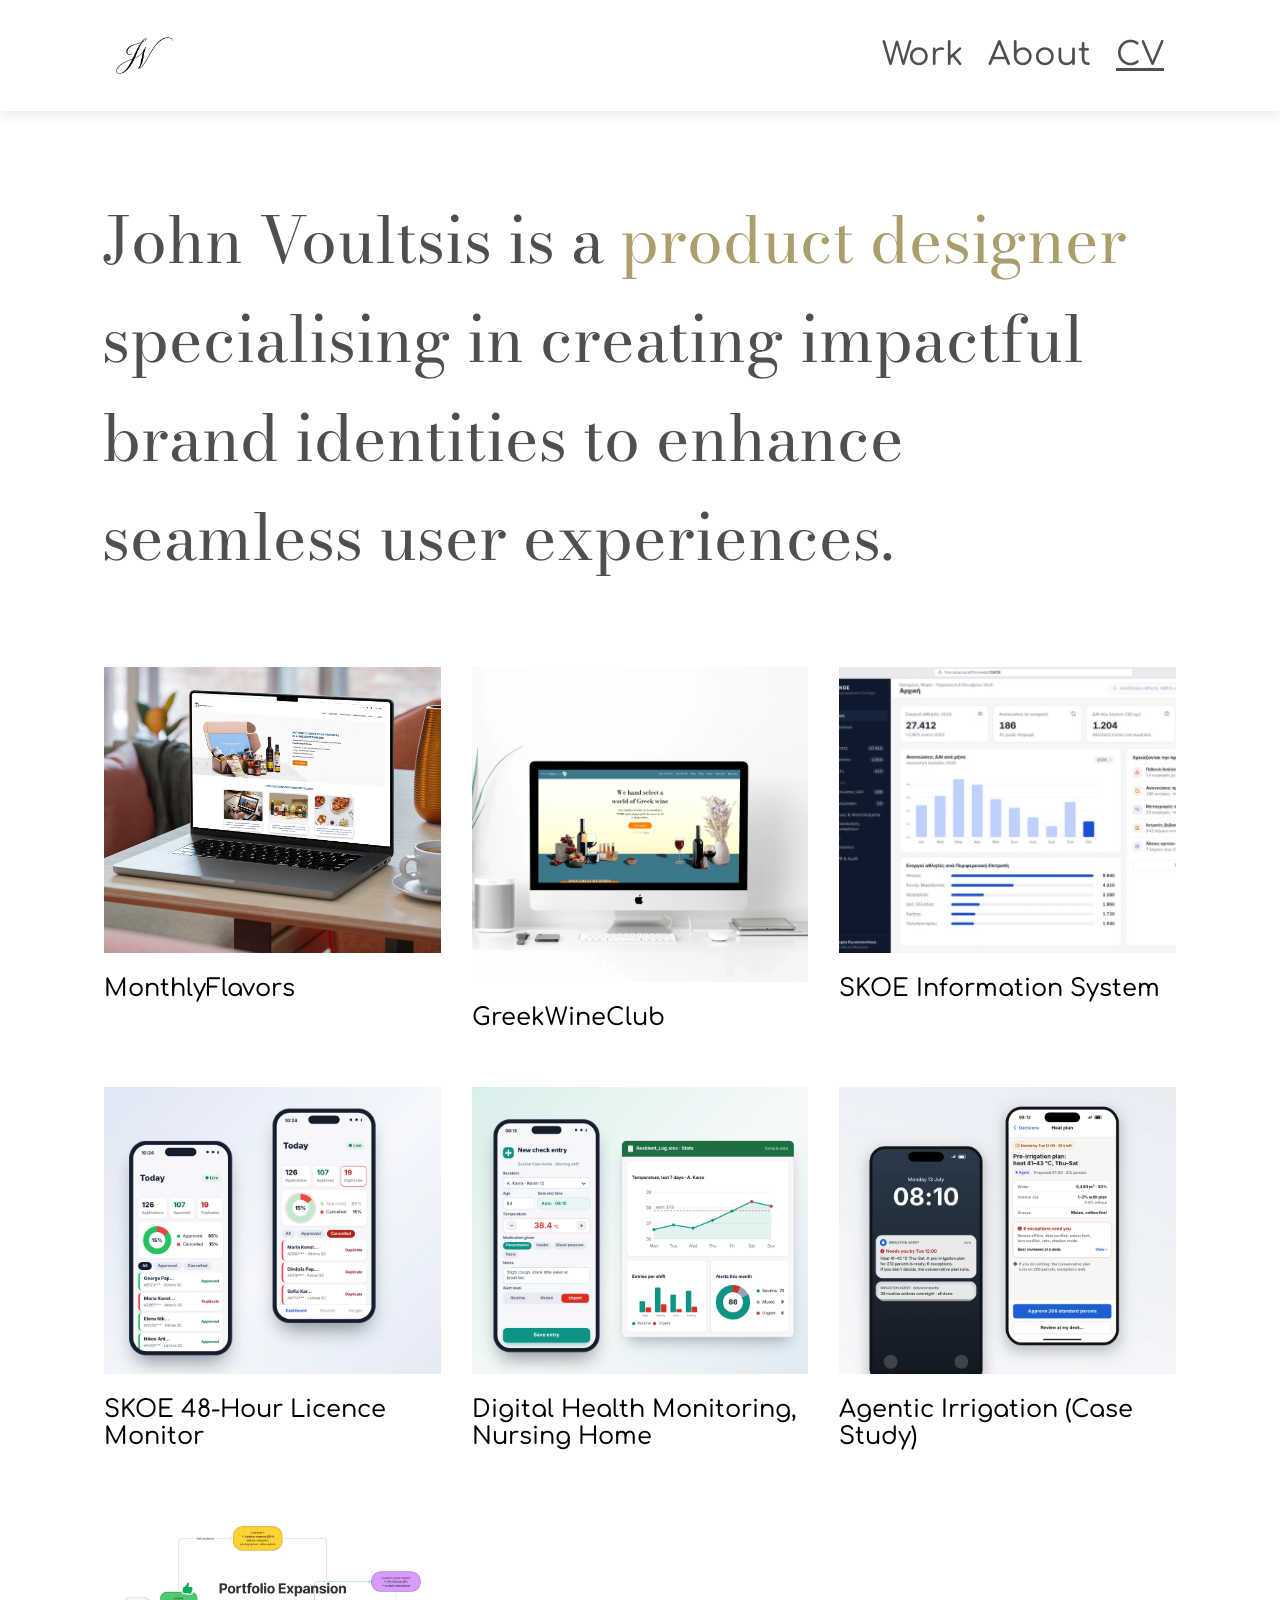
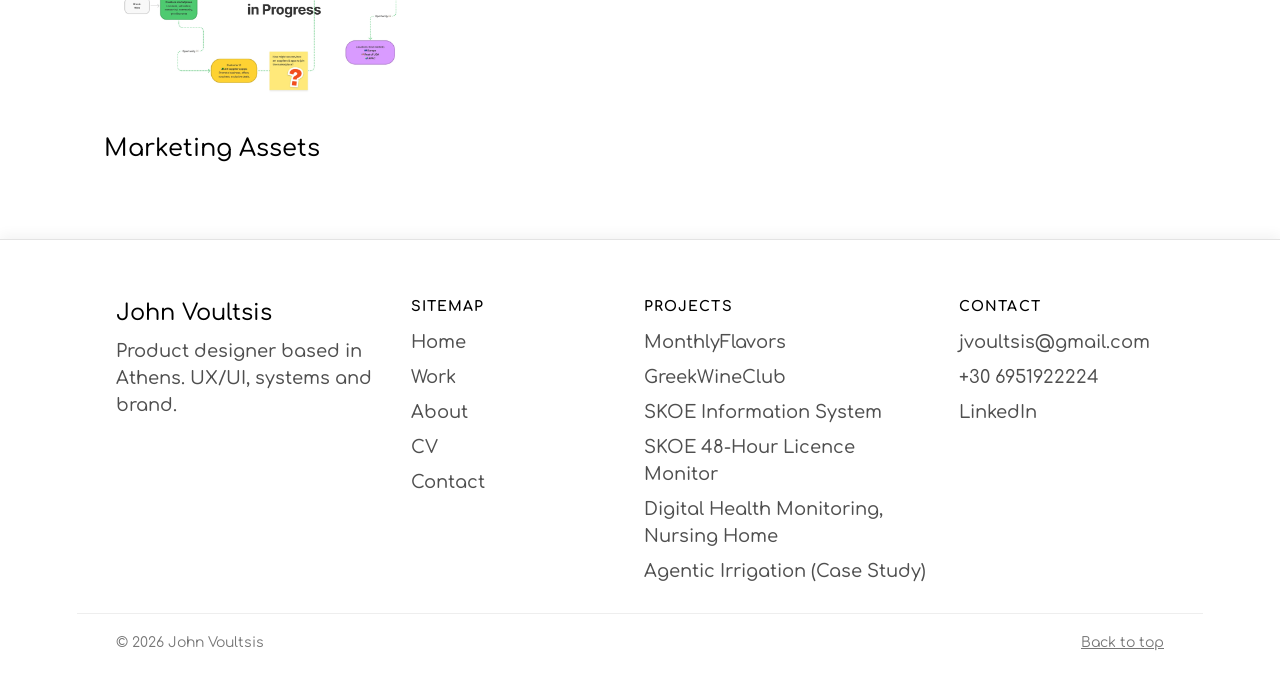
==== index.html @ b2e5b325 "Remove home contact block (footer has contact info); footer Contact link targets footer Co-Authored-" ====
<!doctype html>
<html lang="en">
<head>
<meta charset="utf-8">
<meta name="viewport" content="width=device-width, initial-scale=1">
<title>John Voultsis — Product designer</title>
<meta name="description" content="John Voultsis is a product designer specialising in creating impactful brand identities to enhance seamless user experiences.">
<meta name="theme-color" content="#ffffff">
<meta property="og:type" content="website">
<meta property="og:title" content="John Voultsis — Product designer">
<meta property="og:description" content="John Voultsis is a product designer specialising in creating impactful brand identities to enhance seamless user experiences.">
<link rel="preload" href="fonts/comfortaa-latin-500-normal.woff2" as="font" type="font/woff2" crossorigin>
<link rel="stylesheet" href="css/style.css">
<link rel="icon" href="data:,">
</head>
<body class="w-home" data-nav="work">
<a class="skip-link" href="#main">Skip to content</a>
<header class="site-header">
  <div class="site-header__inner">
    <a class="site-header__brand" href="index.html" aria-label="John Voultsis, home"><img src="images/jv-logo.webp" alt="John Voultsis" width="370" height="240"></a>
    <button class="nav-toggle" type="button" aria-expanded="false" aria-controls="site-nav" aria-label="Menu"><span></span><span></span><span></span></button>
    <nav id="site-nav" aria-label="Main">
      <a href="index.html#work" data-nav="work">Work</a>
      <a href="about.html" data-nav="about">About</a>
      <a class="cv" href="https://drive.google.com/file/d/1XYp3f4SziyqN1dVuBNOnqObQf47oNash/view?usp=sharing" target="_blank" rel="noopener">CV</a>
    </nav>
  </div>
</header>
<main id="main" class="page home-flow">

  <section class="hero">
    <h1>John Voultsis is a <span class="accent">product designer</span> specialising in creating impactful brand identities to enhance seamless user experiences.</h1>
  </section>

  <section id="work" class="work" aria-label="Selected work">
    <a class="card card--mf" href="monthlyflavors.html">
      <div class="card__img"><img src="images/home/macbook.webp" alt="MonthlyFlavors website shown on a laptop" width="2200" height="1467"></div>
      <h2 class="card__title">MonthlyFlavors</h2>
    </a>
    <a class="card card--gwc" href="greekwineclub.html">
      <div class="card__img"><img src="images/home/imac.webp" alt="GreekWineClub website shown on a desktop computer" width="2200" height="1467" loading="lazy" decoding="async"></div>
      <h2 class="card__title">GreekWineClub</h2>
    </a>
    <a class="card card--sk" href="skoe.html">
      <div class="card__img"><img src="images/skoe/home.webp" alt="SKOE athlete registry dashboard in a browser window" width="941" height="586" loading="lazy" decoding="async"></div>
      <h2 class="card__title">SKOE Information System</h2>
    </a>
    <a class="card card--sk2" href="skoe-monitor.html">
      <div class="card__img"><img src="images/skoe/monitor-card.webp" alt="Mockups of the 48-hour licence monitor: web form, dashboard and Slack alert" width="1880" height="1600" loading="lazy" decoding="async"></div>
      <h2 class="card__title">SKOE 48-Hour Licence Monitor</h2>
    </a>
    <a class="card card--sk2" href="nursing-home.html">
      <div class="card__img"><img src="images/skoe/nursing-card.webp" alt="Mockups of the nursing home monitoring system: check form on a phone and statistics charts" width="1880" height="1600" loading="lazy" decoding="async"></div>
      <h2 class="card__title">Digital Health Monitoring, Nursing Home</h2>
    </a>
    <a class="card card--sk2" href="agentic-irrigation.html">
      <div class="card__img"><img src="images/irrigation/card.webp" alt="Two phones: an irrigation agent alert on the lock screen and the heat plan decision screen" width="1880" height="1600" loading="lazy" decoding="async"></div>
      <h2 class="card__title">Agentic Irrigation (Case Study)</h2>
    </a>
    <div class="card card--mk">
      <div class="card__img"><img src="images/home/marketing.webp" alt="Marketing roadmap diagram" width="2200" height="1355" loading="lazy" decoding="async"></div>
      <h2 class="card__title">Marketing Assets</h2>
    </div>
  </section>


</main>
<footer class="site-footer">
  <div class="site-footer__inner">
    <div class="site-footer__brand">
      <b>John Voultsis</b>
      <p>Product designer based in Athens. UX/UI, systems and brand.</p>
    </div>
    <nav aria-label="Sitemap: pages">
      <h2>Sitemap</h2>
      <ul>
        <li><a href="index.html">Home</a></li>
        <li><a href="index.html#work">Work</a></li>
        <li><a href="about.html">About</a></li>
        <li><a href="https://drive.google.com/file/d/1XYp3f4SziyqN1dVuBNOnqObQf47oNash/view?usp=sharing" target="_blank" rel="noopener">CV</a></li>
        <li><a href="index.html#contact">Contact</a></li>
      </ul>
    </nav>
    <nav aria-label="Sitemap: projects">
      <h2>Projects</h2>
      <ul>
        <li><a href="monthlyflavors.html">MonthlyFlavors</a></li>
        <li><a href="greekwineclub.html">GreekWineClub</a></li>
        <li><a href="skoe.html">SKOE Information System</a></li>
        <li><a href="skoe-monitor.html">SKOE 48-Hour Licence Monitor</a></li>
        <li><a href="nursing-home.html">Digital Health Monitoring, Nursing Home</a></li>
        <li><a href="agentic-irrigation.html">Agentic Irrigation (Case Study)</a></li>
      </ul>
    </nav>
    <div id="contact">
      <h2>Contact</h2>
      <ul>
        <li><a href="mailto:jvoultsis@gmail.com">jvoultsis@gmail.com</a></li>
        <li><a href="tel:+306951922224">+30 6951922224</a></li>
        <li><a href="https://www.linkedin.com/in/johnvoultsis/" target="_blank" rel="noopener">LinkedIn</a></li>
      </ul>
    </div>
  </div>
  <div class="site-footer__legal"><span>© 2026 John Voultsis</span><a href="#main">Back to top</a></div>
</footer>
<script src="js/main.js" defer></script>
</body>
</html>
---- css/style.css ----
/* ==========================================================================
   John Voultsis — portfolio
   Built from the Figma file "MonthlyFlavors project desktop finished".
   Plain CSS, no build step. Sections:
     1. Fonts            5. Text blocks          9. Compositions (absolute layers)
     2. Tokens           6. Project pages        10. Home / About
     3. Base             7. Devices (iPhone/Mac) 11. Responsive
     4. Header           8. Images & shots
   ========================================================================== */

/* 1. Fonts (self-hosted) -------------------------------------------------- */
@font-face{font-family:"Comfortaa";font-style:normal;font-weight:400;font-display:swap;
  src:url("../fonts/comfortaa-latin-400-normal.woff2") format("woff2");
  unicode-range:U+0000-00FF,U+0131,U+0152-0153,U+02BB-02BC,U+02C6,U+02DA,U+02DC,U+0304,U+0308,U+0329,U+2000-206F,U+20AC,U+2122,U+2191,U+2193,U+2212,U+2215,U+FEFF,U+FFFD}
@font-face{font-family:"Comfortaa";font-style:normal;font-weight:500;font-display:swap;
  src:url("../fonts/comfortaa-latin-500-normal.woff2") format("woff2");
  unicode-range:U+0000-00FF,U+0131,U+0152-0153,U+02BB-02BC,U+02C6,U+02DA,U+02DC,U+0304,U+0308,U+0329,U+2000-206F,U+20AC,U+2122,U+2191,U+2193,U+2212,U+2215,U+FEFF,U+FFFD}
@font-face{font-family:"Comfortaa";font-style:normal;font-weight:700;font-display:swap;
  src:url("../fonts/comfortaa-latin-700-normal.woff2") format("woff2");
  unicode-range:U+0000-00FF,U+0131,U+0152-0153,U+02BB-02BC,U+02C6,U+02DA,U+02DC,U+0304,U+0308,U+0329,U+2000-206F,U+20AC,U+2122,U+2191,U+2193,U+2212,U+2215,U+FEFF,U+FFFD}
/* Greek subset (kept so Greek copy can be added later without touching fonts) */
@font-face{font-family:"Comfortaa";font-style:normal;font-weight:400;font-display:swap;
  src:url("../fonts/comfortaa-greek-400-normal.woff2") format("woff2");
  unicode-range:U+0370-0377,U+037A-037F,U+0384-038A,U+038C,U+038E-03A1,U+03A3-03FF}
@font-face{font-family:"Comfortaa";font-style:normal;font-weight:500;font-display:swap;
  src:url("../fonts/comfortaa-greek-500-normal.woff2") format("woff2");
  unicode-range:U+0370-0377,U+037A-037F,U+0384-038A,U+038C,U+038E-03A1,U+03A3-03FF}
@font-face{font-family:"Comfortaa";font-style:normal;font-weight:700;font-display:swap;
  src:url("../fonts/comfortaa-greek-700-normal.woff2") format("woff2");
  unicode-range:U+0370-0377,U+037A-037F,U+0384-038A,U+038C,U+038E-03A1,U+03A3-03FF}

/* Headline serif. The Figma file uses "Theano Didot", which is not available
   from the font sources this site was built with, so Bodoni Moda (a close
   Didone) stands in. To use the real font: add fonts/TheanoDidot-Regular.woff2
   and uncomment the block below — nothing else needs to change.
@font-face{font-family:"Theano Didot";font-weight:400;font-display:swap;
  src:url("../fonts/TheanoDidot-Regular.woff2") format("woff2")}
*/
@font-face{font-family:"Bodoni Moda";font-style:normal;font-weight:400;font-display:swap;
  src:url("../fonts/bodoni-moda-latin-400-normal.woff2") format("woff2");
  unicode-range:U+0000-00FF,U+0131,U+0152-0153,U+02BB-02BC,U+02C6,U+02DA,U+02DC,U+0304,U+0308,U+0329,U+2000-206F,U+20AC,U+2122,U+2191,U+2193,U+2212,U+2215,U+FEFF,U+FFFD}

/* 2. Tokens --------------------------------------------------------------- */
:root{
  --ink:#000;
  --muted:#4f4f4f;          /* header + headline text */
  --gold:#a99e6c;           /* "product designer" accent */
  --rule:#a6a6a6;
  --sans:"Comfortaa",system-ui,-apple-system,"Segoe UI",Roboto,sans-serif;
  --serif:"Theano Didot","Bodoni Moda",Didot,Georgia,serif;

  --maxw:1126px;            /* overridden per page below */

  /* Type scale: matches the Figma sizes at desktop width, shrinks fluidly below. */
  --fs-body:clamp(15px,1.76vw,18px);   --lh-body:calc(var(--fs-body)*1.4444);   /* 18 / 26 */
  --fs-h3:clamp(19px,2.34vw,24px);                                              /* 24 / 26 */
  --fs-intro:clamp(18px,2.54vw,26px);  --lh-intro:calc(var(--fs-intro)*1.3846); /* 26 / 36 */
  --fs-title:clamp(28px,3.52vw,36px);                                           /* 36 / 36 */
  --fs-nav:clamp(17px,3.125vw,32px);
  --fs-hero:clamp(32px,5.68vw,64px);

  --pad-text:clamp(18px,7.42vw,76px);   /* side padding of centred text blocks */
  --pad-edge:clamp(14px,2.73vw,28px);   /* side padding of wide media */
}
body.w-about{--maxw:1101px}
body.w-mf{--maxw:1024px}
body.w-gwc{--maxw:1100px}

/* 3. Base ----------------------------------------------------------------- */
*,*::before,*::after{box-sizing:border-box}
html{-webkit-text-size-adjust:100%;scroll-behavior:smooth;scroll-padding-top:110px}
body{margin:0;background:#fff;color:var(--ink);font-family:var(--sans);font-weight:400;
  font-size:var(--fs-body);line-height:var(--lh-body);-webkit-font-smoothing:antialiased;text-rendering:optimizeLegibility}
h1,h2,h3,p,ul,figure{margin:0;padding:0}
ul{list-style:none}
img{display:block;max-width:100%;height:auto}
a{color:inherit}
.page{max-width:var(--maxw);margin-inline:auto}
.flow{display:flex;flex-direction:column;gap:26px;padding-top:26px}
.sr-only{position:absolute;width:1px;height:1px;margin:-1px;padding:0;overflow:hidden;clip:rect(0 0 0 0);white-space:nowrap;border:0}
.skip-link{position:absolute;left:12px;top:-60px;z-index:100;background:#fff;color:#000;padding:10px 14px;border-radius:8px;box-shadow:0 2px 10px rgba(0,0,0,.25);text-decoration:none}
.skip-link:focus{top:12px}
:focus-visible{outline:2px solid #3c88a5;outline-offset:3px;border-radius:4px}

/* 4. Header --------------------------------------------------------------- */
.site-header{position:sticky;top:0;z-index:50;background:#fff;box-shadow:0 4px 12.35px rgba(0,0,0,.09)}
.site-header__inner{max-width:var(--maxw);margin-inline:auto;display:flex;align-items:flex-start;justify-content:space-between;gap:24px;align-items:center;
  padding:clamp(18px,3.6vw,37px) clamp(16px,3.8vw,39px);
  font-weight:500;font-size:var(--fs-nav);line-height:1.125;color:var(--muted)}
.site-header a{text-decoration:none}
.site-header__brand{white-space:nowrap;display:block;line-height:0}
.site-header__brand img{display:block;height:calc(var(--fs-nav)*1.15);width:auto}
.site-header nav{display:flex;gap:clamp(14px,2.44vw,25px);text-align:right;white-space:nowrap}
.site-header nav a:hover,.site-header__brand:hover{color:#000}
.site-header .cv{text-decoration:underline;text-underline-position:from-font}

.nav-toggle{display:none}

/* 5. Text blocks ---------------------------------------------------------- */
.copy{padding:24px var(--pad-text);font-size:var(--fs-body);line-height:var(--lh-body)}
.copy--center{text-align:center}
.copy--wide{padding-inline:var(--pad-edge)}
.copy h3,.copy .h3{font-size:var(--fs-h3);line-height:1.0833;font-weight:700}
.copy .sp{margin-top:var(--lh-body)}            /* one blank line, as in the design */
.copy ul{list-style:disc;padding-left:27px}
.copy ul.plain{list-style:disc}
.copy .b,.copy strong{font-weight:700}
.copy--tight-bottom{padding-bottom:0}

.section-title{padding:24px var(--pad-text);text-align:center;font-weight:700;font-size:var(--fs-body);line-height:var(--lh-body)}
.section-title--lg{font-size:var(--fs-h3);line-height:1.0833}
.rule{padding:24px var(--pad-text) 0;display:flex;justify-content:center}
.rule::before{content:"";display:block;width:min(501px,100%);height:0;border-top:1px solid #000}
.rule--gap-sm{padding-bottom:65px}.rule--gap-md{padding-bottom:66px}.rule--gap-lg{padding-bottom:76px}.rule--gap-xs{padding-bottom:64px}
.rule--none{padding-bottom:0}

/* 6. Project pages -------------------------------------------------------- */
.project-info{display:flex;gap:50px;align-items:center;justify-content:center;padding:59px var(--pad-edge) 58px}
.project-info__about{flex:1 1 0;min-width:0}
.project-info__title{font-size:var(--fs-title);line-height:1;font-weight:700;margin-bottom:var(--lh-intro)}
.project-info__lead{font-size:var(--fs-intro);line-height:var(--lh-intro)}
.project-info__tasks{flex:0 0 360px;min-height:284px;padding:0 31px;font-size:var(--fs-body);line-height:var(--lh-body)}
.project-info__tasks .b{font-weight:700}

.cover{padding:0 var(--pad-edge)}
.cover img{width:100%;object-fit:cover}
.cover--mf{padding-bottom:19.8px}
.cover--mf img{aspect-ratio:4096/1918;border-radius:15px}
.cover--gwc{padding-inline:24px}
.cover--gwc img{aspect-ratio:1200/746}

.overview{display:flex;gap:48px;justify-content:center;align-items:flex-start;padding:0 24px 22px}
.overview--mf{min-height:150px}
.overview__label{flex:0 0 274px;text-align:right;font-size:var(--fs-intro);line-height:1.115;font-weight:700}
.overview__text{flex:1 1 0;min-width:0;font-size:var(--fs-body);line-height:var(--lh-body)}
.overview__text p+p{margin-top:var(--lh-body)}

/* 7. Devices ---------------------------------------------------------------
   iPhone and MacBook are built from the exported Figma device layers
   (images/devices/*.svg) stacked with percentage offsets, so they scale with
   their container. The screen is a scrollable region (a tall website
   screenshot), clipped by the device's own screen-shape mask.            */
.iphone{position:relative;width:100%;aspect-ratio:246.711/500.435}
.iphone>*{position:absolute;display:block}
.iphone img{max-width:none}
.iphone .ip-buttons{left:0;top:19.23%;width:100%;height:21.91%}
.iphone .ip-surround{left:.71%;top:0;width:98.58%;height:100%}
.iphone .ip-highlight{left:.95%;top:.116%;width:98.1%;height:99.77%}
.iphone .ip-background{left:1.89%;top:.583%;width:96.22%;height:98.83%}
.iphone .ip-antenna{left:.71%;top:0;width:98.58%;height:100%}
.iphone .ip-camera{left:57.45%;top:2.68%;width:3.31%;height:1.63%}
.iphone .ip-speaker{left:44.92%;top:3.15%;width:10.16%;height:.7%}
.iphone .ip-screen{left:6.05%;top:3.695%;width:87.9%;height:94.04%;overflow-x:hidden;overflow-y:auto;background:#fff;
  -webkit-mask:url("../images/devices/ip-screenmask.svg") 50% 96.56%/101.93% 101.63% no-repeat;
          mask:url("../images/devices/ip-screenmask.svg") 50% 96.56%/101.93% 101.63% no-repeat}

.macbook{position:relative;width:100%;aspect-ratio:636.529/332.208}
.macbook--b{aspect-ratio:589.386/334.298}
.macbook>*{position:absolute}
.macbook img{display:block;max-width:none}
.macbook .fill{width:100%;height:100%}
.macbook .mb-shadow{left:4.3%;top:98.27%;width:91.49%;height:1.733%}
.macbook .mb-shadow .bleed{position:absolute;inset:-260.62% -2.58%}
.macbook--b .mb-shadow .bleed{inset:-258.9% -2.78%}
.macbook .mb-screen{left:9.52%;top:0;width:81%;height:96.85%}
.macbook .mb-screen>*{position:absolute}
.macbook .mb-outside{inset:0}
.macbook .mb-outside .bleed{position:absolute;inset:-.62% -.78% -1.86% -.78%}
.macbook--b .mb-outside .bleed{inset:-.62% -.84% -1.85% -.84%}
.macbook .mb-rubber{left:.24%;top:.385%;width:99.51%;height:99.28%}
.macbook .mb-border{left:.48%;top:.674%;width:99.02%;height:98.57%}
.macbook .mb-bar{left:.48%;top:94.51%;width:99.02%;height:2.683%;background:#262c2d}
.macbook--b .mb-bar{border-radius:15px}
.macbook .mb-content{left:2.53%;top:5.89%;width:94.85%;height:86.4%;overflow-x:hidden;overflow-y:auto;background:#fff;
  -webkit-mask:var(--mb-mask) 0 0/100% 100% no-repeat;mask:var(--mb-mask) 0 0/100% 100% no-repeat}
.macbook .mb-camera{left:49.61%;top:3.09%;width:.68%;height:.984%}
.macbook .mb-bottom{left:0;top:94.15%;width:100%;height:5.136%}
.macbook{--mb-mask:url("../images/devices/mb-screenmask.svg")}
.macbook--b{--mb-mask:url("../images/devices/mb2-screenmask.svg")}

/* scrollable screens: thin, unobtrusive scrollbar, still keyboard reachable */
.ip-screen,.mb-content{scrollbar-width:none;overscroll-behavior:contain}
.ip-screen::-webkit-scrollbar,.mb-content::-webkit-scrollbar{display:none}
.ip-screen img,.mb-content img{display:block;width:100%;height:auto;max-width:none}
.ip-screen:focus-visible,.mb-content:focus-visible{outline-offset:-4px}
.caption{text-align:center;font-size:var(--fs-body);line-height:var(--lh-body)}

/* 8. Images & shots ------------------------------------------------------- */
.shot{position:relative;overflow:hidden;border-radius:var(--radius,14px);box-shadow:var(--shadow,none)}
.shot>img{display:block;width:100%;height:100%;object-fit:cover}
.crop{position:relative;overflow:hidden}
.crop>img{position:absolute;max-width:none;left:var(--cl,0);top:var(--ct,0);width:var(--cw,100%);height:var(--ch,100%)}
.shot.crop>img,.shot.fill-img>img{object-fit:fill}

/* 9. Compositions: absolutely placed layers inside an aspect-ratio box.
      --l/--t/--w/--h are percentages of the stage (measured from Figma). */
.stage{position:relative}
.layer{position:absolute;left:var(--l,0);top:var(--t,0);width:var(--w,auto);height:var(--h,auto)}
.layer>img.fit{width:100%;height:100%;max-width:none}
.layer>.bleed{position:absolute;inset:var(--bleed)}
.layer>.bleed>img{width:100%;height:100%;max-width:none}

.dev-home{padding:0 clamp(14px,3.8vw,39px)}
.dev-home .stage{aspect-ratio:946/500.435}

.gradient-stage{padding:9.3px 16px}
.gradient-stage .stage{aspect-ratio:992/576.893;border-radius:15px;overflow:hidden;background:linear-gradient(180deg,#3c88a5 0%,#2b3e50 100%)}

.map-row{display:flex;gap:10px;padding:10px;aspect-ratio:7734/2020;background:#fff;overflow:hidden}
.map-row>*{flex:0 0 auto;height:100%;position:relative;overflow:hidden}
.map-row .fill img{display:block;width:100%;height:100%;max-width:none}

.home-v2{padding:18px 0}
.home-v2 .stage{aspect-ratio:1024/749.505;overflow:hidden}
.v2-illus{display:flex;flex-direction:column;align-items:center;justify-content:center;padding:7.63% 0;background:#fff}
.v2-illus img{width:61%;aspect-ratio:413/271;object-fit:cover}
.v2-illus img+img{margin-top:3.97%}

.stamps-img{padding:31px 24px 0}
.stamps-img img{width:100%;aspect-ratio:1387/435;object-fit:contain}
.stamps-row{padding:0 24px 105px}
.stamps-row .stage{aspect-ratio:976/240.72}
.rot-box{position:absolute;inset:0;container-type:size;display:flex;align-items:center;justify-content:center}
.rot-box>.shot{flex:none;height:100cqw;width:100cqh;transform:rotate(-90deg)}

.blog-stage{padding:11.27px 16px;filter:drop-shadow(0 13px 6.3px rgba(0,0,0,.08))}
.blog-stage .stage{aspect-ratio:992/844.19}
.blog-bg{position:absolute;top:0;height:100%;width:99.65%;border-radius:23px}
.blog-bg--1{left:0;background:linear-gradient(180deg,#f7f7f7,rgba(246,246,246,.65))}
.blog-bg--2{left:.35%;background:linear-gradient(180deg,rgba(252,252,252,.3),rgba(225,225,225,.3))}

.eshop{padding:0 14px;overflow:clip}
.eshop--pad{padding-block:8.98%}
.eshop .stage{aspect-ratio:996/564.707}
.new-home{padding:24px 14px}
.new-home__row{display:flex;align-items:flex-end;justify-content:center;gap:0}
.new-home__col{flex:0 0 47.15%;display:flex;flex-direction:column;align-items:center;gap:10px}
.new-home__col b{font-weight:700;font-size:16px;line-height:normal;white-space:nowrap}
.new-home__col .shot{--radius:14px;--shadow:7px 10px 13.4px -1px rgba(0,0,0,.1)}
.automation{padding:10px}
.automation .crop{aspect-ratio:1704/1002.558}

/* 9b. GreekWineClub ------------------------------------------------------- */
.dev-gwc{display:flex;padding:0 24px;overflow:clip}
.dev-gwc__col{flex:1 1 0;min-width:0;aspect-ratio:586/620.696;display:flex;flex-direction:column;align-items:center;justify-content:center}
.dev-gwc__col--phone{padding-block:11.26%}
.dev-gwc__phone{width:34.6%}
.dev-gwc__cap{padding-block:15px;white-space:nowrap}
.dev-gwc__col--mac .macbook{width:100%}
.gwc-row{display:flex;gap:46px;align-items:center;justify-content:center;padding:49px 49px;overflow:clip}
.gwc-row>.shot{flex:1 1 0;min-width:0}
.gwc-row__dev{flex:1 1 0;min-width:0;aspect-ratio:586/620.696;display:flex;flex-direction:column;align-items:center;justify-content:center}
.gwc-row__phone{width:46.85%}
.gwc-row__cap{padding-block:13px;white-space:nowrap}
.gwc-wide{padding:0 24px}
.gwc-wide-copy{padding-top:21px;padding-inline:24px}
.gwc-pair{display:flex;gap:60px;align-items:flex-start;padding:74px 24px;filter:drop-shadow(0 13px 6.3px rgba(0,0,0,.08))}
.gwc-pair>.shot{flex:1 1 0;min-width:0}
.gwc-cards{padding:0 14px;overflow:clip}
.gwc-cards .stage{aspect-ratio:1072/609.7}
.gwc-list{width:min(872px,100% - 36px);margin-inline:auto;padding-bottom:42px;font-size:var(--fs-body);line-height:var(--lh-body)}
.gwc-list ul{list-style:disc;padding-left:27px}
.gwc-list .sp{margin-top:var(--lh-body)}
.gwc-list .b{font-weight:700}
.overview--gwc{padding-bottom:22px}
.overview--gwc .overview__label{align-self:flex-start}

/* 9c. SKOE case study ------------------------------------------------------ */
.sk-hero{padding:0 24px 26px}
.sk-hero img,.sk-shot img{display:block;width:100%;height:auto;border-radius:14px;box-shadow:0 16px 20.3px -3px rgba(0,0,0,.25)}
.sk-shot{padding:0 24px}
.sk-note{color:#4f4f4f}
.sk-lang{padding-top:0}
.sk-cards{display:grid;gap:14px;padding:12px 24px}
.sk-cards--3{grid-template-columns:repeat(3,1fr)}
.sk-cards--2{grid-template-columns:repeat(2,1fr)}
.sk-cards--4{grid-template-columns:repeat(4,1fr)}
.sk-card{position:relative;padding:20px 20px 22px;border-radius:14px;background:#fff;box-shadow:0 4px 18px rgba(0,0,0,.09);font-size:var(--fs-body);line-height:var(--lh-body)}
.sk-card h3{font-size:var(--fs-body);font-weight:700;line-height:var(--lh-body);margin-bottom:6px}
.sk-card p{font-size:calc(var(--fs-body)*.88);line-height:1.5}
.sk-card__num{display:block;font-weight:700;font-size:var(--fs-h3);color:#4f4f4f;margin-bottom:6px}
.sk-card--dark{background:#0f1b2d;color:#fff}
.sk-card--dark p{color:rgba(255,255,255,.82)}
.sk-stats{display:grid;grid-template-columns:repeat(3,1fr);gap:28px;padding:20px 24px 0;text-align:left}
.sk-stats div{border-top:1px solid #000;padding-top:16px}
.sk-stats strong{display:block;font-size:var(--fs-title);line-height:1.1;font-weight:700}
.sk-stats h3{font-size:var(--fs-body);font-weight:700;line-height:var(--lh-body);margin-top:6px}
.sk-stats p{font-size:calc(var(--fs-body)*.88);line-height:1.5;margin-top:4px}
.sk-arch{display:flex;align-items:stretch;justify-content:center;gap:10px;padding:12px 24px 0}
.sk-node{flex:1 1 0;min-width:0;padding:16px 16px 18px;border-radius:14px;background:#fff;box-shadow:0 4px 18px rgba(0,0,0,.09)}
.sk-node h3{font-size:var(--fs-body);font-weight:700;line-height:var(--lh-body)}
.sk-node p{font-size:calc(var(--fs-body)*.88);line-height:1.5;margin-top:4px}
.sk-node--dark{background:#0f1b2d;color:#fff}
.sk-arrow{align-self:center;color:#4f4f4f;font-size:22px}
.sk-callout{margin:14px 24px 0;padding:16px 20px;border-radius:14px;background:#fdf3e8;border:1px dashed #d9a066;font-size:var(--fs-body);line-height:var(--lh-body)}
.sk-ds{display:grid;grid-template-columns:1.1fr 1fr;gap:36px;padding:12px 48px 0;align-items:start}
.sk-swatches{display:grid;grid-template-columns:repeat(3,1fr);gap:16px 14px}
.sk-swatches i{display:block;height:64px;border-radius:10px;margin-bottom:6px}
.sk-swatches b{display:block;font-size:calc(var(--fs-body)*.85);line-height:1.3}
.sk-swatches span{display:block;font-size:calc(var(--fs-body)*.8);line-height:1.3;color:#4f4f4f}
.sk-type{font-size:var(--fs-body);line-height:var(--lh-body)}
.sk-type p+p{margin-top:12px}
.sk-type__sample{font-size:var(--fs-title);font-weight:700;line-height:1.1}
.sk-chips{display:flex;flex-wrap:wrap;gap:8px}
.sk-chips span{padding:3px 12px;border-radius:99px;font-size:calc(var(--fs-body)*.8);font-weight:700;line-height:1.5}
.c-green{background:#e5f4ec;color:#0f7b4e}.c-amber{background:#fdf0dc;color:#b45309}.c-red{background:#fbe7e5;color:#b42318}.c-indigo{background:#ebebfc;color:#4338ca}.c-grey{background:#eceef1;color:#475467}
.sk-tablewrap{padding:12px 24px 0;overflow-x:auto}
.sk-table{width:100%;border-collapse:collapse;font-size:calc(var(--fs-body)*.9);line-height:1.45}
.sk-table th,.sk-table td{padding:10px 14px;text-align:left;vertical-align:top}
.sk-table thead th{background:#0f1b2d;color:#fff;font-weight:700}
.sk-table thead th:first-child{border-radius:10px 0 0 0}.sk-table thead th:last-child{border-radius:0 10px 0 0}
.sk-table tbody th{font-weight:700}
.sk-table tbody td:nth-child(2){color:#b45309}
.sk-table tbody tr:nth-child(even){background:#f5f6f8}
/* 9d. SKOE 48-hour monitor ------------------------------------------------ */
.sk-split{display:grid;grid-template-columns:repeat(2,1fr);gap:14px;padding:12px 24px}
.sk-split h3{font-size:var(--fs-body);font-weight:700;line-height:var(--lh-body);margin-bottom:8px}
.sk-split ul{list-style:disc;padding-left:22px;font-size:calc(var(--fs-body)*.92);line-height:1.6}
.sk-card--dark .sk-card__num{color:#fff}
.sk-codewrap{padding:12px 24px 0}
.sk-code{margin:0;padding:18px 22px;border-radius:14px;background:#0f1b2d;color:#e6ecf5;overflow-x:auto;font:400 calc(var(--fs-body)*.8)/1.6 ui-monospace,SFMono-Regular,Menlo,Consolas,monospace;box-shadow:0 8px 20px -6px rgba(0,0,0,.25)}
.sk-code code{font:inherit;white-space:pre;background:none;padding:0;border-radius:0;color:inherit}
code{font:400 .88em ui-monospace,SFMono-Regular,Menlo,Consolas,monospace;background:#f1f2f4;padding:1px 6px;border-radius:5px}
.sk-card--dark code{background:rgba(255,255,255,.14);color:#fff}
.sk-table--plain thead th{background:#0f1b2d}
.sk-table--plain tbody td:nth-child(2){color:inherit}
.sk-chips--inline{display:inline-flex;vertical-align:middle}
.sk-mock{margin:0;padding:12px 24px 0}
.sk-mock figcaption{margin-top:10px;text-align:center;font-size:calc(var(--fs-body)*.85);color:#4f4f4f}
.sk-form,.sk-dash,.sk-slack{border-radius:14px;box-shadow:0 16px 20.3px -3px rgba(0,0,0,.2);font-family:Inter,system-ui,-apple-system,"Segoe UI",Roboto,Arial,sans-serif}
.sk-form{display:flex;align-items:center;gap:20px;padding:44px 28px;background:#eff3f9;border:1px solid #d4dcea}
.sk-form__label{font-weight:700;font-size:13px;color:#1b3a8a}
.sk-form__field{flex:1 1 0;min-width:0;padding:11px 14px;border-radius:6px;background:#fff;border:1px solid #cfd8e6;font-size:14px;color:#8793a6;white-space:nowrap;overflow:hidden;text-overflow:ellipsis}
.sk-form__btn{padding:11px 22px;border-radius:6px;background:#1b3a8a;color:#fff;font-weight:700;font-size:13px}
.sk-dash{display:flex;align-items:center;gap:26px;padding:20px 28px;background:#e1e8f1;border:1px solid #cfd8e6}
.sk-donut{flex:0 0 112px;height:112px;border-radius:50%;background:conic-gradient(#ef4444 0 15%,#22c55e 0);display:grid;place-items:center;position:relative}
.sk-donut::after{content:"";position:absolute;inset:22px;border-radius:50%;background:#eff3f9}
.sk-donut span{position:relative;z-index:1;font-weight:700;font-size:15px;color:#0f1b2d}
.sk-recs{list-style:none;flex:1 1 0;min-width:0;display:grid;gap:6px}
.sk-recs li{display:flex;justify-content:space-between;gap:12px;padding:9px 14px;border-radius:8px;background:#fff;font-size:13px;color:#0f1b2d;border-left:4px solid #22c55e}
.sk-recs li.dup{border-left-color:#ef4444}
.sk-recs b{font-size:12px;letter-spacing:.02em;color:#0f6a35}.sk-recs .dup b{color:#a01818}
.sk-slack{padding:20px 24px;background:#fff;border:1px solid #e0e3ea;border-left:5px solid #ef4444;color:#434c5e;font-size:14px;line-height:1.55}
.sk-slack p+p{margin-top:2px}
.sk-slack__head{display:flex;align-items:center;gap:8px;margin-bottom:6px;color:#0f1b2d}
.sk-slack__head time{font-weight:400;font-size:12px;color:#8793a6}
.sk-slack__dot{width:16px;height:16px;border-radius:50%;background:#ef4444}
.sk-slack__small{font-size:12px;color:#5b6577}

/* 9e. Device mockups (sample data) ------------------------------------------ */
.mk-stage{margin:0 24px;border-radius:14px;padding:44px 24px 36px;background:linear-gradient(135deg,#e7edf8 0%,#f6f8fc 55%,#e9eef7 100%);box-shadow:0 16px 20.3px -3px rgba(0,0,0,.14);display:flex;justify-content:center;align-items:center;gap:34px;flex-wrap:wrap;position:relative}
.mk-cap{margin:12px 0 0;text-align:center;font-size:calc(var(--fs-body)*.85);line-height:1.4;color:#4f4f4f}
.mk-pair{display:flex;flex-direction:column;align-items:center}
.mk-arrow{font-size:28px;color:#1b4fd8;align-self:center}
.mk-tablet,.mk-phone,.mk-slack,.mk-sheet,.mk-watch,.mk-banner{font-family:Inter,system-ui,-apple-system,"Segoe UI",Roboto,Arial,sans-serif;color:#0f1b2d;text-align:left}
.mk-tablet i,.mk-phone i{font-style:normal}
/* tablet */
.mk-tablet{width:min(100%,640px);aspect-ratio:4/3;padding:13px;border-radius:30px;background:#151c2c;box-shadow:0 30px 50px -18px rgba(15,27,45,.5),inset 0 0 0 2px #2b3550}
.mk-tablet__screen{height:100%;border-radius:18px;background:#fff;overflow:hidden;font-size:12.5px;line-height:1.4}
.mk-bar{display:flex;align-items:center;gap:12px;padding:10px 18px;background:#0f1b2d;color:#fff;font-size:12px}
.mk-logo{display:inline-grid;place-items:center;padding:2px 8px;border-radius:6px;background:#1b4fd8;font-weight:800;letter-spacing:.04em;font-size:11px}
.mk-bar__t{font-weight:600}.mk-bar__r{margin-left:auto;opacity:.7}
.mk-formbody{padding:18px 8% 0;position:relative}
.mk-formbody h4{font-size:19px;font-weight:800;line-height:1.2}
.mk-sub{color:#5b6577;margin:2px 0 12px}
.mk-field{margin-bottom:10px;position:relative}
.mk-field label{display:block;font-size:11px;font-weight:700;color:#475467;margin-bottom:4px}
.mk-select,.mk-input{padding:9px 12px;border-radius:8px;border:1px solid #cfd8e6;background:#fff;font-size:13px}
.mk-select{display:flex;justify-content:space-between;border-color:#1b4fd8;box-shadow:0 0 0 3px rgba(27,79,216,.15)}
.mk-select i{width:7px;height:7px;border-right:2px solid #475467;border-bottom:2px solid #475467;transform:rotate(45deg);margin:3px 3px 0 0}
.mk-menu{list-style:none;position:absolute;z-index:3;left:0;right:0;top:100%;margin-top:4px;padding:4px;border-radius:10px;background:#fff;border:1px solid #dde3ee;box-shadow:0 14px 30px -8px rgba(15,27,45,.35)}
.mk-menu li{padding:7px 10px;border-radius:6px;font-size:12.5px}
.mk-menu li.on{background:#eaf0ff;color:#1b4fd8;font-weight:600}
.mk-row{display:grid;grid-template-columns:1fr 1fr;gap:12px}
.mk-input--focus{border-color:#1b4fd8;box-shadow:0 0 0 3px rgba(27,79,216,.15)}
.mk-caret{display:inline-block;width:1.5px;height:14px;background:#1b4fd8;vertical-align:-2px;margin-left:2px}
.mk-submit{margin-top:14px;padding:12px;border-radius:10px;background:#1b4fd8;color:#fff;text-align:center;font-weight:700;font-size:14px;box-shadow:0 8px 16px -6px rgba(27,79,216,.6)}
/* phone */
.mk-phone{width:250px;height:520px;flex:0 0 auto;padding:10px;border-radius:42px;background:#151c2c;box-shadow:0 30px 50px -18px rgba(15,27,45,.5),inset 0 0 0 2px #2b3550;position:relative}
.mk-phone::before{content:"";position:absolute;top:17px;left:50%;width:76px;height:20px;margin-left:-38px;border-radius:12px;background:#151c2c;z-index:3}
.mk-phone__screen{height:100%;border-radius:33px;background:#f5f7fb;overflow:hidden;display:flex;flex-direction:column;font-size:11px;line-height:1.35}
.mk-status{display:flex;justify-content:space-between;padding:12px 20px 4px;font-size:11px;color:#0f1b2d}
.mk-status span{font-size:8px;letter-spacing:2px}
.mk-appbar{display:flex;justify-content:space-between;align-items:center;padding:10px 16px 8px}
.mk-appbar h4{font-size:20px;font-weight:800}
.mk-live{font-size:10px;font-weight:700;color:#0f7b4e;background:#e5f4ec;border-radius:99px;padding:2px 8px}
.mk-kpis{display:grid;grid-template-columns:repeat(3,1fr);gap:6px;padding:0 12px}
.mk-kpis div{background:#fff;border-radius:10px;padding:7px 8px;box-shadow:0 1px 3px rgba(15,27,45,.08);border:1.5px solid transparent}
.mk-kpis b{display:block;font-size:17px;font-weight:800;line-height:1.1}
.mk-kpis span{font-size:9px;color:#5b6577}
.mk-kpis .sel{border-color:#ef4444}
.g{color:#0f7b4e}.r{color:#b42318}
.mk-chartcard{display:flex;align-items:center;gap:14px;margin:8px 12px 0;padding:10px 12px;background:#fff;border-radius:12px;box-shadow:0 1px 3px rgba(15,27,45,.08)}
.mk-donut--sm{flex:0 0 68px;height:68px;border-radius:50%;background:conic-gradient(#ef4444 0 15%,#22c55e 0);display:grid;place-items:center;position:relative}
.mk-donut--sm::after{content:"";position:absolute;inset:14px;border-radius:50%;background:#fff}
.mk-donut--sm span{position:relative;z-index:1;font-size:12px;font-weight:800}
.mk-donut--sel{background:conic-gradient(#ef4444 0 15%,#bfe9cf 0);box-shadow:0 0 0 4px rgba(239,68,68,.18)}
.mk-legend{list-style:none;flex:1;display:grid;gap:6px}
.mk-legend li{display:flex;align-items:center;gap:6px;font-size:10.5px}
.mk-legend li.dim{opacity:.4}
.mk-legend i{width:8px;height:8px;border-radius:50%;background:#22c55e}.mk-legend i.r{background:#ef4444}
.mk-legend b{margin-left:auto}
.mk-chips{display:flex;gap:5px;padding:9px 12px 4px}
.mk-chips span{padding:3px 10px;border-radius:99px;background:#e8ecf3;font-size:10px;font-weight:600;color:#475467}
.mk-chips .on{background:#0f1b2d;color:#fff}.mk-chips .on.r{background:#b42318;color:#fff}
.mk-list{list-style:none;display:grid;gap:5px;padding:2px 12px 0;flex:1}
.mk-list li{display:flex;align-items:center;justify-content:space-between;padding:7px 10px;border-radius:9px;background:#fff;border-left:4px solid #22c55e;box-shadow:0 1px 3px rgba(15,27,45,.08)}
.mk-list li.dup{border-left-color:#ef4444}
.mk-list b{display:block;font-size:11px}.mk-list span{font-size:9px;color:#5b6577}
.mk-list em{font-style:normal;font-size:9px;font-weight:700;color:#0f6a35}.mk-list .dup em{color:#a01818}
.mk-tabs{display:flex;justify-content:space-around;padding:9px 6px 12px;background:#fff;border-top:1px solid #e6e9f0;font-size:9.5px;color:#8793a6;margin-top:auto}
.mk-tabs .on{color:#1b4fd8;font-weight:700}
/* slack */
.mk-slack{width:min(100%,620px);border-radius:12px;overflow:hidden;background:#fff;box-shadow:0 30px 50px -18px rgba(15,27,45,.45),0 0 0 1px rgba(15,27,45,.1)}
.mk-slack__top{display:flex;gap:6px;padding:9px 12px;background:#3f0e40}
.mk-slack__top i{width:10px;height:10px;border-radius:50%;background:#ff5f57}.mk-slack__top i:nth-child(2){background:#febc2e}.mk-slack__top i:nth-child(3){background:#28c840}
.mk-slack__body{display:grid;grid-template-columns:150px 1fr;font-size:12px;line-height:1.45}
.mk-slack aside{background:#3f0e40;color:#d9c8da;padding:12px 14px;min-height:300px}
.mk-slack aside b{display:block;color:#fff;font-size:14px;margin-bottom:12px}
.mk-slack aside span{display:block;font-size:10px;text-transform:uppercase;letter-spacing:.06em;opacity:.7;margin-bottom:6px}
.mk-slack aside ul{list-style:none;display:grid;gap:3px}
.mk-slack aside li{padding:3px 8px;border-radius:6px}.mk-slack aside li.on{background:#1164a3;color:#fff}
.mk-slack header{padding:10px 16px;border-bottom:1px solid #e6e6e6;font-weight:800;font-size:14px}
.mk-slack header small{display:block;font-weight:400;font-size:11px;color:#616061}
.mk-msg{display:flex;gap:10px;padding:12px 16px 0}
.mk-avatar{flex:0 0 32px;height:32px;border-radius:7px;background:#ef4444;position:relative}
.mk-avatar::after{content:"";position:absolute;inset:9px;border-radius:50%;background:#fff}
.mk-msg__h b{font-size:12.5px}.mk-msg time{font-size:10.5px;color:#616061}
.mk-att{margin-top:4px;padding:2px 0 2px 11px;border-left:4px solid #ef4444;color:#1d1c1d}
.mk-att .s{font-size:11px;color:#616061}
.mk-react{display:flex;gap:6px;margin-top:6px}.mk-react span{padding:1px 8px;border-radius:99px;background:#e8f5fa;border:1px solid #1264a3;font-size:11px}
/* watch + banner */
.mk-watch{width:170px;height:200px;padding:9px;border-radius:50px;background:#1c1c1e;box-shadow:0 24px 40px -14px rgba(0,0,0,.55),inset 0 0 0 2px #3a3a3c;flex:0 0 auto}
.mk-watch__screen{height:100%;border-radius:42px;background:#000;color:#fff;padding:16px 14px;font-size:11px;line-height:1.35}
.mk-watch__t{display:flex;align-items:center;gap:6px;font-size:9.5px;font-weight:700;letter-spacing:.04em;color:#ff6b61;margin-bottom:8px}
.mk-watch__t i{width:9px;height:9px;border-radius:50%;background:#ef4444}.mk-watch__t time{margin-left:auto;color:#aaa;font-weight:400}
.mk-watch__screen b{display:block;font-size:14px;line-height:1.2;margin-bottom:6px}
.mk-watch__screen span{color:#bdbdc2;font-size:10.5px}
.mk-banner{width:min(100%,340px);padding:12px 14px;border-radius:20px;background:rgba(255,255,255,.88);box-shadow:0 18px 34px -12px rgba(15,27,45,.4),0 0 0 1px rgba(15,27,45,.06);font-size:12px;line-height:1.35}
.mk-banner>div{display:flex;gap:10px}
.mk-banner__ic{flex:0 0 34px;height:34px;border-radius:9px;background:#ef4444;position:relative}
.mk-banner__ic::after{content:"";position:absolute;inset:10px;border-radius:50%;background:#fff}
.mk-banner p:first-child{display:flex;justify-content:space-between}.mk-banner time{color:#6b7280;font-size:11px}
.mk-banner .s{color:#4b5563;font-size:11.5px}
.mk-alertcol{display:flex;flex-direction:column;align-items:center;gap:22px}
/* sheet */
.mk-sheet{margin:0 24px;border-radius:12px;background:#fff;box-shadow:0 24px 40px -16px rgba(15,27,45,.35),0 0 0 1px rgba(15,27,45,.1);overflow:hidden}
.mk-sheet__top{display:flex;align-items:center;gap:10px;padding:10px 16px;background:#0f9d58;color:#fff;font-size:13px}
.mk-sheet__top span:last-child{margin-left:auto;font-size:11px;opacity:.85}
.mk-sheet__ic{width:14px;height:18px;border-radius:2px;background:#fff;opacity:.9}
.mk-sheet__scroll{overflow-x:auto}
.mk-sheet table{width:100%;min-width:760px;border-collapse:collapse;font-size:12px}
.mk-sheet th{background:#f1f3f4;font-weight:700;text-align:left;padding:7px 12px;border:1px solid #e0e3e7;font-family:ui-monospace,SFMono-Regular,Menlo,Consolas,monospace;font-size:11px;color:#3c4043}
.mk-sheet td{padding:7px 12px;border:1px solid #e0e3e7;white-space:nowrap}
.mk-sheet tr.dup td{background:#fdecea}
.mk-sheet .c-green,.mk-sheet .c-red{padding:2px 9px;border-radius:99px;font-size:10.5px;font-weight:700}
.mk-sheet__tab{padding:6px 14px;background:#f1f3f4;border-top:1px solid #e0e3e7;font-size:11px}
.mk-sheet__tab span{display:inline-block;padding:3px 12px;background:#fff;border-radius:4px;color:#0f9d58;font-weight:700;box-shadow:0 1px 2px rgba(0,0,0,.2)}
.mk-datanote{margin-top:10px}

/* 10. Home / About -------------------------------------------------------- */
.home-flow{display:flex;flex-direction:column;gap:80px;padding-top:80px}
.hero{padding:0 clamp(14px,2.2vw,25px)}
.hero h1{font-family:var(--serif);font-weight:400;font-size:var(--fs-hero);line-height:1.547;color:var(--muted)}
.hero .accent{color:var(--gold)}
.work{display:flex;flex-wrap:wrap;gap:56px 31px;align-items:flex-start;padding:0 clamp(14px,2.4vw,27px)}
.card{flex:0 0 calc((100% - 62px)/3);min-width:0;display:flex;flex-direction:column;gap:22px;text-decoration:none;color:inherit}
.card__img{position:relative;overflow:hidden;width:100%}
.card__img>img{position:absolute;max-width:none}
.card__title{font-weight:500;font-size:var(--fs-h3);line-height:normal}
a.card:hover .card__title{text-decoration:underline;text-underline-position:from-font}
.card--mf .card__img{aspect-ratio:313/266.418}
.card--mf .card__img>img{height:131.79%;left:-38.7%;top:-19.33%;width:168.24%}
.card--gwc .card__img{aspect-ratio:212/198.667}
.card--gwc .card__img>img{height:100%;left:-20.28%;top:0;width:140.57%}
.card--sk .card__img,.card--sk2 .card__img{aspect-ratio:313/266.418}
.card--sk2 .card__img>img{inset:0;width:100%;height:100%;object-fit:cover}
.card--sk .card__img>img{inset:0;width:100%;height:100%;object-fit:cover;object-position:18% 0}
.card--mk .card__img{aspect-ratio:4096/2522}
.card--mk .card__img>img{inset:0;width:100%;height:100%;object-fit:cover}
.hr-black{margin:0 clamp(14px,2.7vw,30px);height:105px;border-bottom:1px solid #000}
.contact{padding:0 clamp(12px,1.5vw,17px);font-weight:500;font-size:var(--fs-h3);line-height:calc(var(--fs-h3)*1.5);min-height:218px}
.contact a{text-decoration:none}
.contact a.u{text-decoration:underline;text-underline-position:from-font}

.about-top{display:flex;justify-content:space-between;align-items:flex-start;padding:23px 10px;min-height:299.28px;font-size:var(--fs-intro);line-height:calc(var(--fs-intro)*1.615)}
.about-top__text{padding-top:calc(var(--fs-intro)*1.615)}
.about-top__text a{text-decoration:none}
.about-top__text a.u{text-decoration:underline;text-underline-position:from-font}
.about-top__photo{flex:0 0 22.69%;max-width:245px}
.about-top__photo img{width:100%;aspect-ratio:1;object-fit:cover}
.about-intro{padding:21px 10px;font-size:var(--fs-intro);line-height:var(--lh-intro)}
.about-intro p+p{margin-top:var(--lh-intro)}
.about-short-rule{display:flex;justify-content:center;padding:41px 10px;height:82px}
.about-short-rule::before{content:"";display:block;width:min(193px,60%);border-top:1px solid var(--rule)}
.about-body{padding:0 10px;display:flex;flex-direction:column;gap:10px}
.about-bottom-rule{height:105px;margin:0 clamp(14px,2.7vw,30px);border-bottom:1px solid #000}

/* 11. Responsive ---------------------------------------------------------- */
@media (max-width:860px){
  .project-info{flex-direction:column;align-items:stretch;gap:32px;padding-top:40px;padding-bottom:36px}
  .project-info__tasks{flex:none;min-height:0;padding:0}
  .overview{flex-direction:column;gap:12px}
  .overview--mf{min-height:150px}
.overview__label{flex:none;text-align:left;font-size:var(--fs-h3)}
  .work{flex-direction:column;flex-wrap:nowrap;align-items:stretch;gap:40px}
  .card{flex:none}
  .hr-black{height:60px}
  .about-top{flex-direction:column-reverse;gap:8px;min-height:0}
  .about-top__text{padding-top:0}
  .about-top__photo{flex:none;width:55%;max-width:240px}
  .about-short-rule{height:60px;padding-block:30px}
  .about-bottom-rule{height:60px}
  .contact{min-height:0;padding-block:0 40px}
  .sk-cards--3,.sk-cards--4{grid-template-columns:repeat(2,1fr)}
  .sk-stats{grid-template-columns:1fr}
  .sk-split{grid-template-columns:1fr}
  .mk-arrow{transform:rotate(90deg)}
  .sk-arch{flex-direction:column}.sk-arrow{transform:rotate(90deg)}
  .sk-ds{grid-template-columns:1fr;padding-inline:24px}
  .dual{flex-direction:column;align-items:center}
  .dev-gwc__col,.gwc-row__dev{flex:none;width:100%;max-width:520px}
  .gwc-row{padding-inline:20px}.gwc-row>.shot{flex:none;width:100%;max-width:480px}
  .gwc-pair{flex-direction:column;gap:32px}
  .gwc-pair>.shot{flex:none;width:100%}
}
/* Phones: hamburger menu, 10px page margins (mobile design is 360px wide) */
@media (max-width:640px){
  .site-header{height:110px}
  .site-header__inner{align-items:center;height:100%;padding:0 20px 0 20px}
  .nav-toggle{display:flex;flex-direction:column;justify-content:center;gap:7px;width:45px;height:45px;margin-right:-3px;padding:10px 8px;background:none;border:0;cursor:pointer}
  .nav-toggle span{display:block;height:3px;border-radius:2px;background:var(--muted);transition:transform .2s,opacity .2s}
  .nav-toggle[aria-expanded="true"] span:nth-child(1){transform:translateY(10px) rotate(45deg)}
  .nav-toggle[aria-expanded="true"] span:nth-child(2){opacity:0}
  .nav-toggle[aria-expanded="true"] span:nth-child(3){transform:translateY(-10px) rotate(-45deg)}
  .site-header nav{display:none;position:absolute;top:calc(100% - 8px);right:16px;z-index:20;flex-direction:column;gap:22px;min-width:162px;padding:24px 24px 26px;
    background:#fff;border-radius:14px;box-shadow:0 8px 24px rgba(0,0,0,.18);text-align:left;font-size:24px}
  .site-header nav.is-open{display:flex}
  .site-header__brand img{height:34px}
}
@media (max-width:560px){
  .sk-cards--2,.sk-cards--3,.sk-cards--4{grid-template-columns:1fr}
  .sk-hero,.sk-shot,.sk-cards,.sk-stats,.sk-arch,.sk-tablewrap{padding-inline:14px}
  .sk-callout{margin-inline:14px}
  .sk-split,.sk-codewrap,.sk-mock{padding-inline:14px}
  .mk-stage{margin-inline:14px;padding:28px 12px 24px}.mk-sheet{margin-inline:14px}
  .mk-slack__body{grid-template-columns:1fr}.mk-slack aside{display:none}
  .mk-tablet{aspect-ratio:auto;padding:10px}.mk-formbody{padding-bottom:18px}
  .sk-form{flex-direction:column;align-items:stretch;padding:24px 18px}
  .sk-dash{flex-direction:column;padding:20px 16px}
  .copy{padding-block:16px}
  .site-header__inner{gap:12px}
  .map-row{padding:6px;gap:6px}
  .rule{padding-top:12px}
  .stamps-row{padding-bottom:48px}
}
@media (prefers-reduced-motion:reduce){html{scroll-behavior:auto}}
@media print{.site-header{box-shadow:none}.ip-screen,.mb-content{overflow:hidden}}

/* 9f. Nursing-home project mockups */
.nh-phone{width:270px;height:590px}
.nh-head{display:flex;gap:10px;align-items:center;padding:8px 14px 6px}
.nh-head h4{font-size:15px;font-weight:800;line-height:1.15}.nh-head small{font-size:9.5px;color:#5b6577}
.nh-logo{flex:0 0 28px;height:28px;border-radius:9px;background:#0e9384;position:relative}
.nh-logo::after{content:"";position:absolute;left:12px;top:6px;width:4px;height:16px;background:#fff;border-radius:1px;box-shadow:-6px 6px 0 -0px transparent}
.nh-logo::before{content:"";position:absolute;left:6px;top:12px;width:16px;height:4px;background:#fff;border-radius:1px}
.nh-body{padding:4px 14px 0;display:flex;flex-direction:column;flex:1}
.nh-body .mk-field{margin-bottom:7px}.nh-body .mk-field label{font-size:9.5px;margin-bottom:3px}
.nh-body .mk-select,.nh-body .mk-input{padding:6px 9px;font-size:11px;background:#fff}
.nh-sel{border-color:#cfd8e6!important;box-shadow:none!important}
.nh-two{display:grid;grid-template-columns:.6fr 1fr;gap:8px}
.nh-auto{color:#0e7a6e;background:#e8f6f4!important;border-color:#bfe6e1!important;font-weight:600}
.nh-temp{display:flex;align-items:center;justify-content:space-between;background:#fff;border:1px solid #f3c6c2;border-radius:10px;padding:4px 8px}
.nh-temp span{width:26px;height:26px;border-radius:8px;background:#eef2f6;display:grid;place-items:center;font-weight:800;font-size:15px;color:#475467}
.nh-temp b{font-size:20px;color:#d92d20}.nh-temp small{font-size:11px;font-weight:600}
.nh-chips{display:flex;flex-wrap:wrap;gap:4px}
.nh-chips span{padding:3px 8px;border-radius:99px;background:#e8ecf3;font-size:9.5px;font-weight:600;color:#475467}
.nh-chips .on{background:#0e9384;color:#fff}
.nh-note{font-size:10px!important;line-height:1.35;min-height:34px;color:#344054}
.nh-seg{display:grid;grid-template-columns:repeat(3,1fr);padding:3px;border-radius:10px;background:#e8ecf3;gap:3px}
.nh-seg span{text-align:center;padding:5px 0;border-radius:8px;font-size:10px;font-weight:700;color:#5b6577}
.nh-seg .on{background:#0e9384;color:#fff}.nh-seg .on.urg{background:#d92d20}
.nh-body .mk-submit{margin-top:auto;margin-bottom:14px;background:#0e9384;box-shadow:0 8px 16px -6px rgba(14,147,132,.6);padding:10px;font-size:12.5px}
.nh-bar{background:#0b3c44}.nh-logo2{background:#0e9384}
.nh-tablet .mk-select,.nh-tablet .mk-input{background:#fff}
.nh-tablet .mk-input--focus{border-color:#0e9384;box-shadow:0 0 0 3px rgba(14,147,132,.18)}.nh-tablet .mk-caret{background:#0e9384}
.nh-tablet .mk-formbody{padding-top:14px}.nh-tablet .mk-field{margin-bottom:8px}
.nh-seg--wide{max-width:300px;margin-top:4px}.nh-seg .on.rou{background:#0e9384}
.nh-submit{background:#0e9384;box-shadow:0 8px 16px -6px rgba(14,147,132,.6);margin-top:12px}
/* excel */
.nh-xl .mk-sheet__top{background:#1d6f42}
.nh-fx{display:flex;align-items:center;gap:10px;padding:5px 12px;background:#f7f8f9;border-bottom:1px solid #e0e3e7;font-size:11.5px}
.nh-fx span{padding:1px 10px;background:#fff;border:1px solid #d0d5dd;border-radius:3px}.nh-fx i{font-style:italic;color:#667085}.nh-fx em{font-style:normal;font-family:ui-monospace,Menlo,Consolas,monospace;color:#1d2939}
.nh-xl table{min-width:820px}.nh-xl tbody th{background:#f1f3f4;text-align:center;font-family:inherit;width:34px;padding:7px 4px}
.nh-xl tr.urg td{background:#fdecea}.nh-xl tr.mut td{color:#667085}
.nh-xl .hot{color:#b42318}
.nh-xl .mk-sheet__tab span{color:#1d6f42}.nh-xl .nh-t2{background:transparent;color:#667085;box-shadow:none;font-weight:500}
.nh-xl .c-grey{padding:2px 9px;border-radius:99px;font-size:10.5px;font-weight:700}
/* slack */
.mk-att--g{border-left-color:#0e9384}.mk-att--m{border-left-color:#98a2b3;color:#667085}
.nh-av--g{background:#0e9384}.nh-av--m{background:#98a2b3}
.nh-pill{display:inline-block;padding:0 7px;border-radius:99px;background:#eef2f6;color:#475467;font-size:10px;font-weight:700;margin-left:4px}
.nh-pill--r{background:#fdecea;color:#b42318}
.nh-slack aside{min-height:380px}
/* charts window */
.nh-charts{margin:0 24px;border-radius:12px;background:#fff;box-shadow:0 24px 40px -16px rgba(15,27,45,.35),0 0 0 1px rgba(15,27,45,.1);overflow:hidden;font-family:Inter,system-ui,-apple-system,"Segoe UI",Roboto,Arial,sans-serif;color:#0f1b2d}
.nh-charts .mk-sheet__top{background:#1d6f42}
.nh-grid{display:grid;grid-template-columns:1.3fr 1fr;gap:12px;padding:14px;background:#f5f7fb}
.nh-panel{background:#fff;border-radius:10px;padding:12px 14px;box-shadow:0 1px 3px rgba(15,27,45,.1)}
.nh-panel--wide{grid-column:1/-1}
.nh-panel h5{font-size:12px;font-weight:700;margin-bottom:6px}
.nh-panel svg text{font-size:9px;fill:#667085;font-family:inherit}
.nh-key{font-size:10.5px;color:#475467;display:flex;gap:6px;align-items:center}
.nh-key i,.nh-don i{display:inline-block;width:9px;height:9px;border-radius:50%;background:#0e9384}.nh-key i.r,.nh-don i.r{background:#d92d20}.nh-don i.m{background:#98a2b3}
.nh-don{display:flex;align-items:center;gap:18px;padding-top:6px}
.nh-donut{flex:0 0 96px;height:96px;border-radius:50%;background:conic-gradient(#d92d20 0 7%,#98a2b3 0 17.5%,#0e9384 0);display:grid;place-items:center;position:relative}
.nh-donut::after{content:"";position:absolute;inset:20px;border-radius:50%;background:#fff}
.nh-donut span{position:relative;z-index:1;font-size:19px;font-weight:800}
.nh-don ul{list-style:none;display:grid;gap:7px;font-size:11.5px;flex:1}.nh-don li{display:flex;align-items:center;gap:7px}.nh-don b{margin-left:auto}
.nh-stage{background:linear-gradient(135deg,#e3f3f1 0%,#f6faf9 55%,#e6f1f5 100%)}
@media (max-width:860px){.nh-grid{grid-template-columns:1fr}.nh-charts{margin-inline:14px}.nh-tablet{aspect-ratio:auto}.nh-tablet .mk-formbody{padding-bottom:18px}}
.nh-panel svg{display:block;margin:0 auto;max-height:210px}
.nh-panel--wide svg{max-height:190px}

/* 9g. Agentic Irrigation case study --------------------------------------- */
/* Inter (OFL, fonts/OFL-inter.txt), Latin + Greek subset, used for UI samples */
@font-face{font-family:"Inter";font-style:normal;font-weight:400;font-display:swap;src:url("../fonts/inter-regular-subset.woff2") format("woff2")}
@font-face{font-family:"Inter";font-style:normal;font-weight:600;font-display:swap;src:url("../fonts/inter-semibold-subset.woff2") format("woff2")}
@font-face{font-family:"Inter";font-style:normal;font-weight:700;font-display:swap;src:url("../fonts/inter-bold-subset.woff2") format("woff2")}
.ir-tag{display:inline-block;margin-top:14px;padding:3px 12px;border-radius:99px;background:#f1edfe;color:#5b3fd6;font-weight:700;font-size:calc(var(--fs-body)*.8)}
.ir-muted{color:#4f4f4f;font-size:calc(var(--fs-body)*.9)}
.ir-stats{padding-bottom:12px}
.ir-statement{margin:14px 24px 0;padding:26px 30px;border-radius:14px;background:#0f1b2d;color:#fff;font-family:var(--serif);font-size:var(--fs-intro);line-height:var(--lh-intro);text-align:center}
.ir-quotes{display:grid;grid-template-columns:repeat(2,1fr);gap:14px;padding:12px 24px}
.ir-quote{margin:0;padding:22px 24px;border-radius:14px;background:#f5f6f8;border-left:4px solid #1d5fd1}
.ir-quote blockquote{margin:0;font-family:var(--serif);font-size:var(--fs-h3);line-height:1.3}
.ir-quote figcaption{margin-top:12px;font-size:calc(var(--fs-body)*.82);line-height:1.45;color:#4f4f4f}
.ir-loop{margin:4px 24px 0;text-align:center;font-size:calc(var(--fs-body)*.92);color:#4f4f4f}
.ir-loop span{color:#5b3fd6;font-weight:700;margin-right:6px}
.ir-ds-h{font-weight:700;margin:18px 0 10px;font-size:calc(var(--fs-body)*.9)}
.sk-ds>div>.ir-ds-h:first-child{margin-top:0}
.ir-swatches--4{grid-template-columns:repeat(4,1fr)}
.ir-type{font-family:Inter,system-ui,-apple-system,"Segoe UI",Roboto,Arial,sans-serif}
.ir-type .ir-ds-h{font-family:var(--sans)}
.ir-type p.ir-type__xl{font-size:clamp(28px,3.4vw,36px);font-weight:700;line-height:1.1;margin-top:0}
.ir-type p.ir-type__l{font-size:clamp(19px,2.2vw,22px);font-weight:600;line-height:1.25;margin-top:8px}
.ir-type p.ir-type__m{font-size:15px;font-weight:600;margin-top:8px}
.ir-type p.ir-type__s{font-size:13px;color:#5a615e;margin-top:6px}
.ir-type p.ir-type__nums{font-size:14px;font-variant-numeric:tabular-nums;margin-top:6px}
.ir-chips{display:flex;flex-wrap:wrap;gap:8px}
.ir-chip{display:inline-flex;align-items:center;gap:7px;padding:4px 12px 4px 6px;border-radius:99px;font-size:13px;font-weight:600;line-height:1.4}
.ir-chip i{display:inline-grid;place-items:center;width:18px;height:18px;border-radius:50%;font-style:normal;font-size:11px;font-weight:700;color:#fff}
.ir-chip--red{background:#fef3f2;color:#b42318}.ir-chip--red i{background:#b42318}
.ir-chip--amber{background:#fff6e8;color:#93370d}.ir-chip--amber i{background:#b54708;border-radius:3px}
.ir-chip--green{background:#ecfdf3;color:#067647}.ir-chip--green i{background:#067647}
.ir-chip--violet{background:#f1edfe;color:#5b3fd6}.ir-chip--violet i{background:none;color:#5b3fd6}
.ir-chip--grey{background:#f2f4f7;color:#475467}.ir-chip--grey i{background:none;color:#475467}
.ir-rules{list-style:disc;padding-left:20px;margin-top:16px;font-family:var(--sans);font-size:calc(var(--fs-body)*.88);line-height:1.6}
.ir-screen-title{display:flex;align-items:baseline;gap:12px;padding:30px 24px 0;font-size:var(--fs-h3);line-height:1.2;font-weight:700}
.ir-screen-title span{font-family:var(--serif);font-weight:400;color:#a99e6c}
.ir-sources ul{list-style:disc;padding-left:22px;font-size:calc(var(--fs-body)*.85);line-height:1.7}
@media (max-width:860px){
  .ir-quotes{grid-template-columns:1fr}
}
@media (max-width:560px){
  .ir-quotes{padding-inline:14px}
  .ir-statement{margin-inline:14px;padding:20px 18px}
  .ir-screen-title{padding-inline:14px}
  .ir-swatches--4{grid-template-columns:repeat(2,1fr)}
  .ir-loop{margin-inline:14px}
}

/* 12. Footer / sitemap ---------------------------------------------------- */
.site-footer{margin-top:clamp(48px,6vw,96px);background:#fff;border-top:1px solid #e3e3e3;box-shadow:0 -4px 12.35px rgba(0,0,0,.05);color:var(--muted)}
.site-footer__inner{max-width:var(--maxw);margin-inline:auto;padding:clamp(32px,4.5vw,56px) clamp(16px,3.8vw,39px) 28px;
  display:grid;grid-template-columns:1.3fr 1fr 1.4fr 1fr;gap:32px 28px;font-weight:500;font-size:clamp(15px,1.45vw,18px);line-height:1.5}
.site-footer h2{margin:0 0 12px;font-size:.78em;font-weight:700;letter-spacing:.08em;text-transform:uppercase;color:#000}
.site-footer ul{list-style:none;margin:0;padding:0;display:grid;gap:8px}
.site-footer a{color:inherit;text-decoration:none}
.site-footer a:hover,.site-footer a:focus-visible{color:#000;text-decoration:underline;text-underline-position:from-font}
.site-footer__brand b{display:block;font-size:1.25em;color:#000;font-weight:500;margin-bottom:8px}
.site-footer__brand p{margin:0;max-width:30ch}
.site-footer__legal{max-width:var(--maxw);margin-inline:auto;padding:16px clamp(16px,3.8vw,39px) 28px;border-top:1px solid #eee;
  display:flex;justify-content:space-between;gap:12px;flex-wrap:wrap;font-size:clamp(13px,1.2vw,14px);color:#777}
.site-footer__legal a{text-decoration:underline;text-underline-position:from-font}
@media (max-width:860px){.site-footer__inner{grid-template-columns:1fr 1fr}.site-footer__brand{grid-column:1/-1}}
@media (max-width:560px){.site-footer__inner{grid-template-columns:1fr;gap:26px}}
@media (max-width:640px){html{scroll-padding-top:110px}}
@media print{.site-header{position:static}.site-footer{box-shadow:none}}
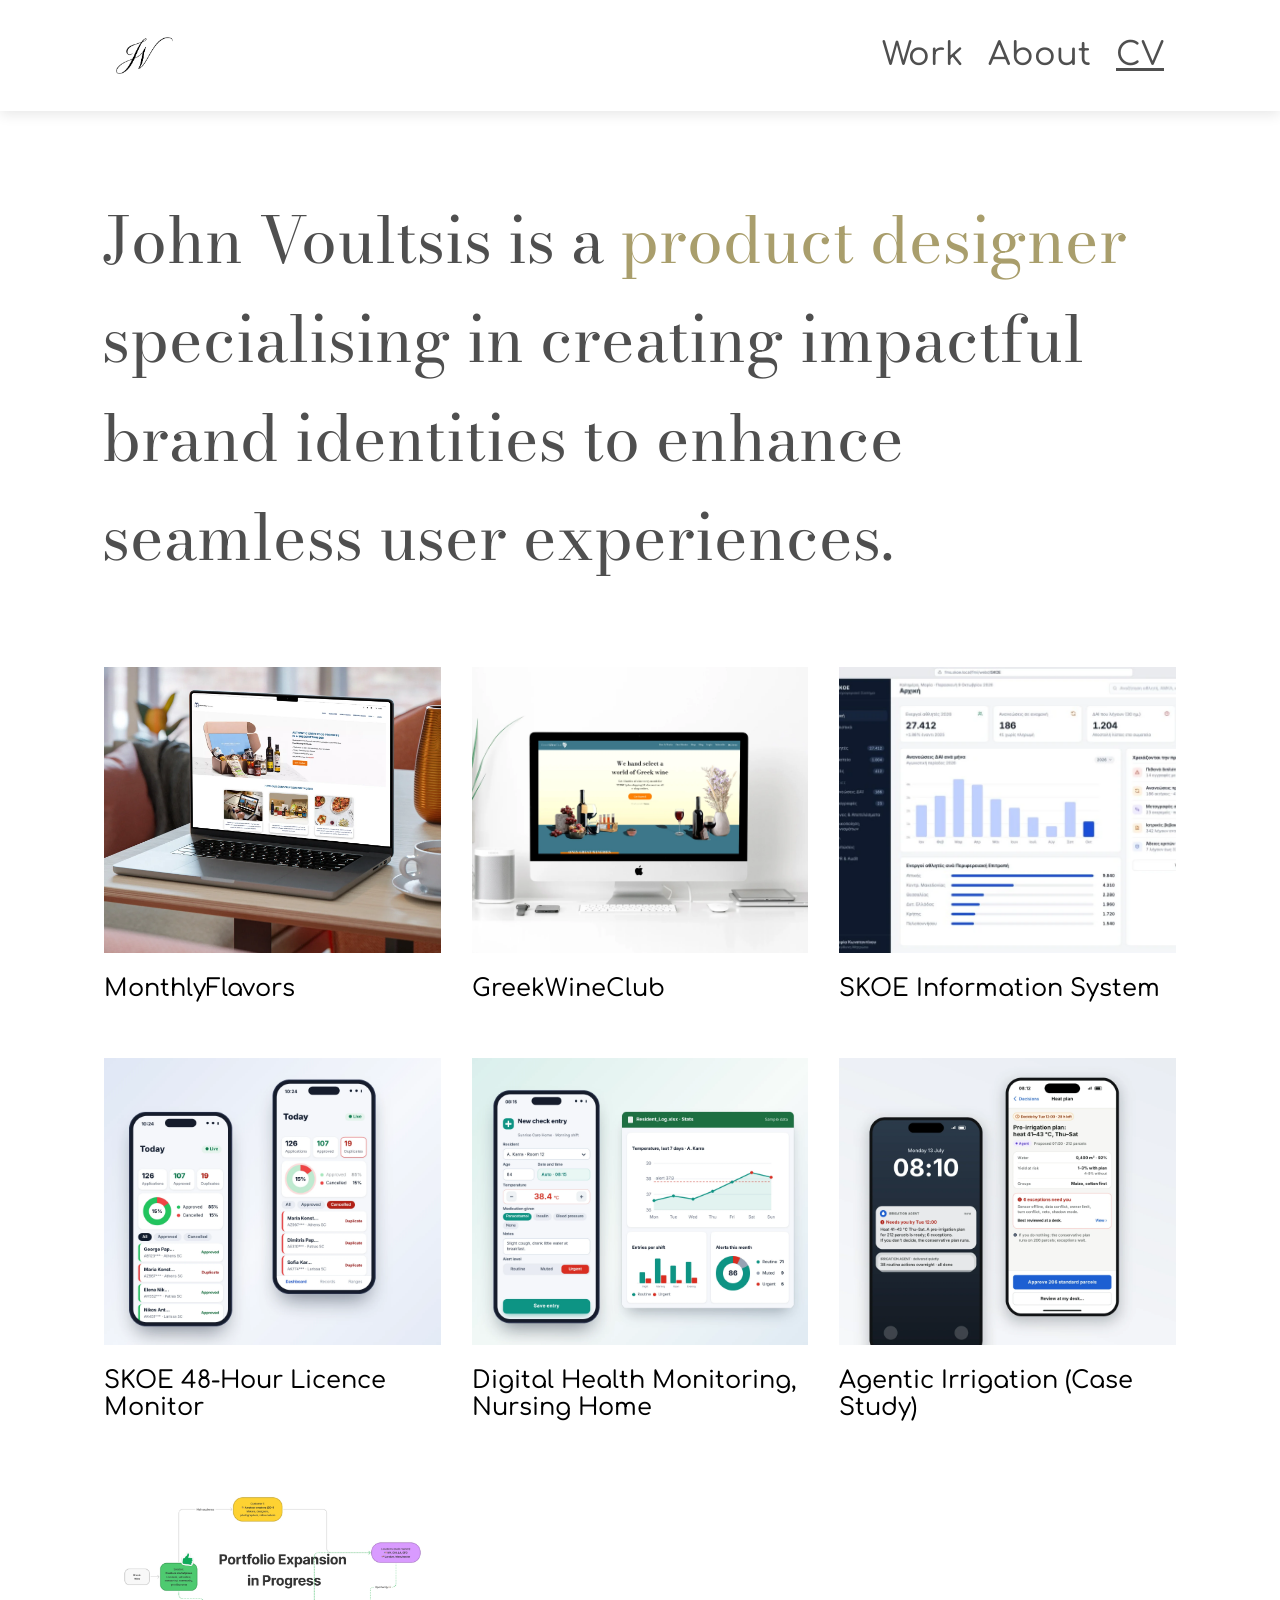
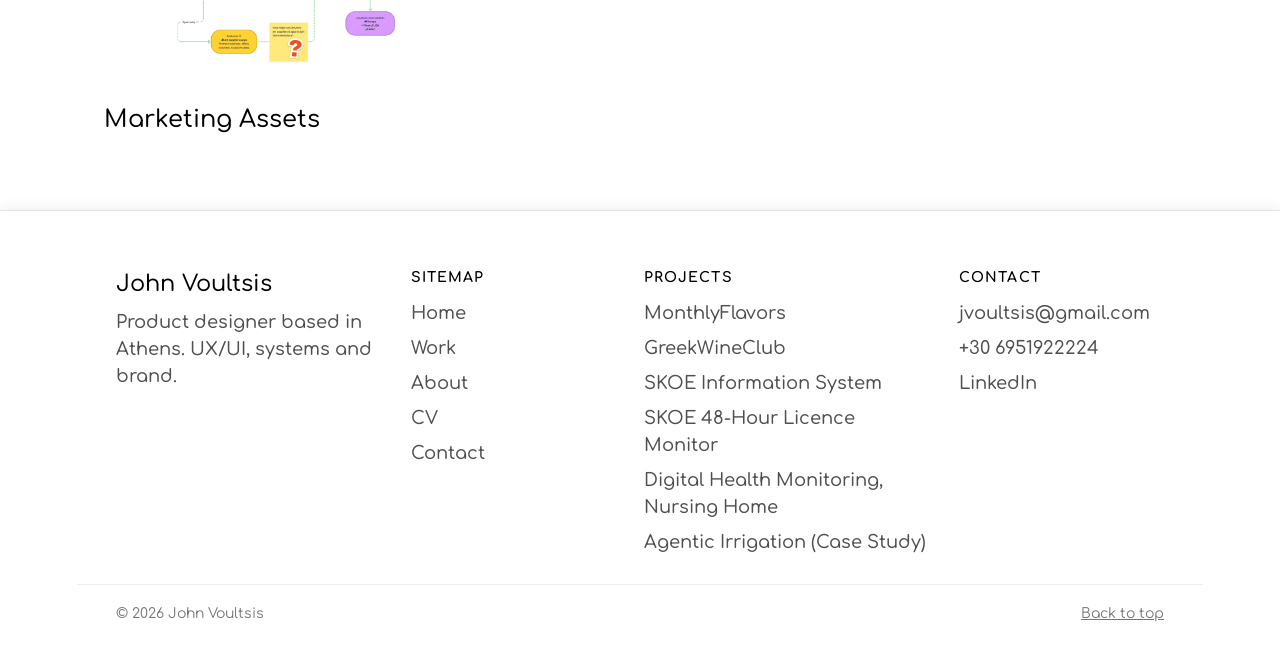
==== commit 42bcf3a9: "Point CV links to the new Google Drive PDF Co-Authored-By: Claude Sonnet 5.5 <noreply@anthropic.com>" ====
--- a/index.html
+++ b/index.html
@@ -22,7 +22,7 @@
     <nav id="site-nav" aria-label="Main">
       <a href="index.html#work" data-nav="work">Work</a>
       <a href="about.html" data-nav="about">About</a>
-      <a class="cv" href="https://drive.google.com/file/d/1XYp3f4SziyqN1dVuBNOnqObQf47oNash/view?usp=sharing" target="_blank" rel="noopener">CV</a>
+      <a class="cv" href="https://drive.google.com/file/d/1MM0l9hLUBvN3Q7qcpMxpnKp944dnp6qo/view?usp=sharing" target="_blank" rel="noopener">CV</a>
     </nav>
   </div>
 </header>
@@ -77,7 +77,7 @@
         <li><a href="index.html">Home</a></li>
         <li><a href="index.html#work">Work</a></li>
         <li><a href="about.html">About</a></li>
-        <li><a href="https://drive.google.com/file/d/1XYp3f4SziyqN1dVuBNOnqObQf47oNash/view?usp=sharing" target="_blank" rel="noopener">CV</a></li>
+        <li><a href="https://drive.google.com/file/d/1MM0l9hLUBvN3Q7qcpMxpnKp944dnp6qo/view?usp=sharing" target="_blank" rel="noopener">CV</a></li>
         <li><a href="index.html#contact">Contact</a></li>
       </ul>
     </nav>
--- a/css/style.css
+++ b/css/style.css
@@ -471,8 +471,8 @@
 a.card:hover .card__title{text-decoration:underline;text-underline-position:from-font}
 .card--mf .card__img{aspect-ratio:313/266.418}
 .card--mf .card__img>img{height:131.79%;left:-38.7%;top:-19.33%;width:168.24%}
-.card--gwc .card__img{aspect-ratio:212/198.667}
-.card--gwc .card__img>img{height:100%;left:-20.28%;top:0;width:140.57%}
+.card--gwc .card__img{aspect-ratio:313/266.418}
+.card--gwc .card__img>img{height:110.1%;left:-20.28%;top:-10.1%;width:140.57%}
 .card--sk .card__img,.card--sk2 .card__img{aspect-ratio:313/266.418}
 .card--sk2 .card__img>img{inset:0;width:100%;height:100%;object-fit:cover}
 .card--sk .card__img>img{inset:0;width:100%;height:100%;object-fit:cover;object-position:18% 0}
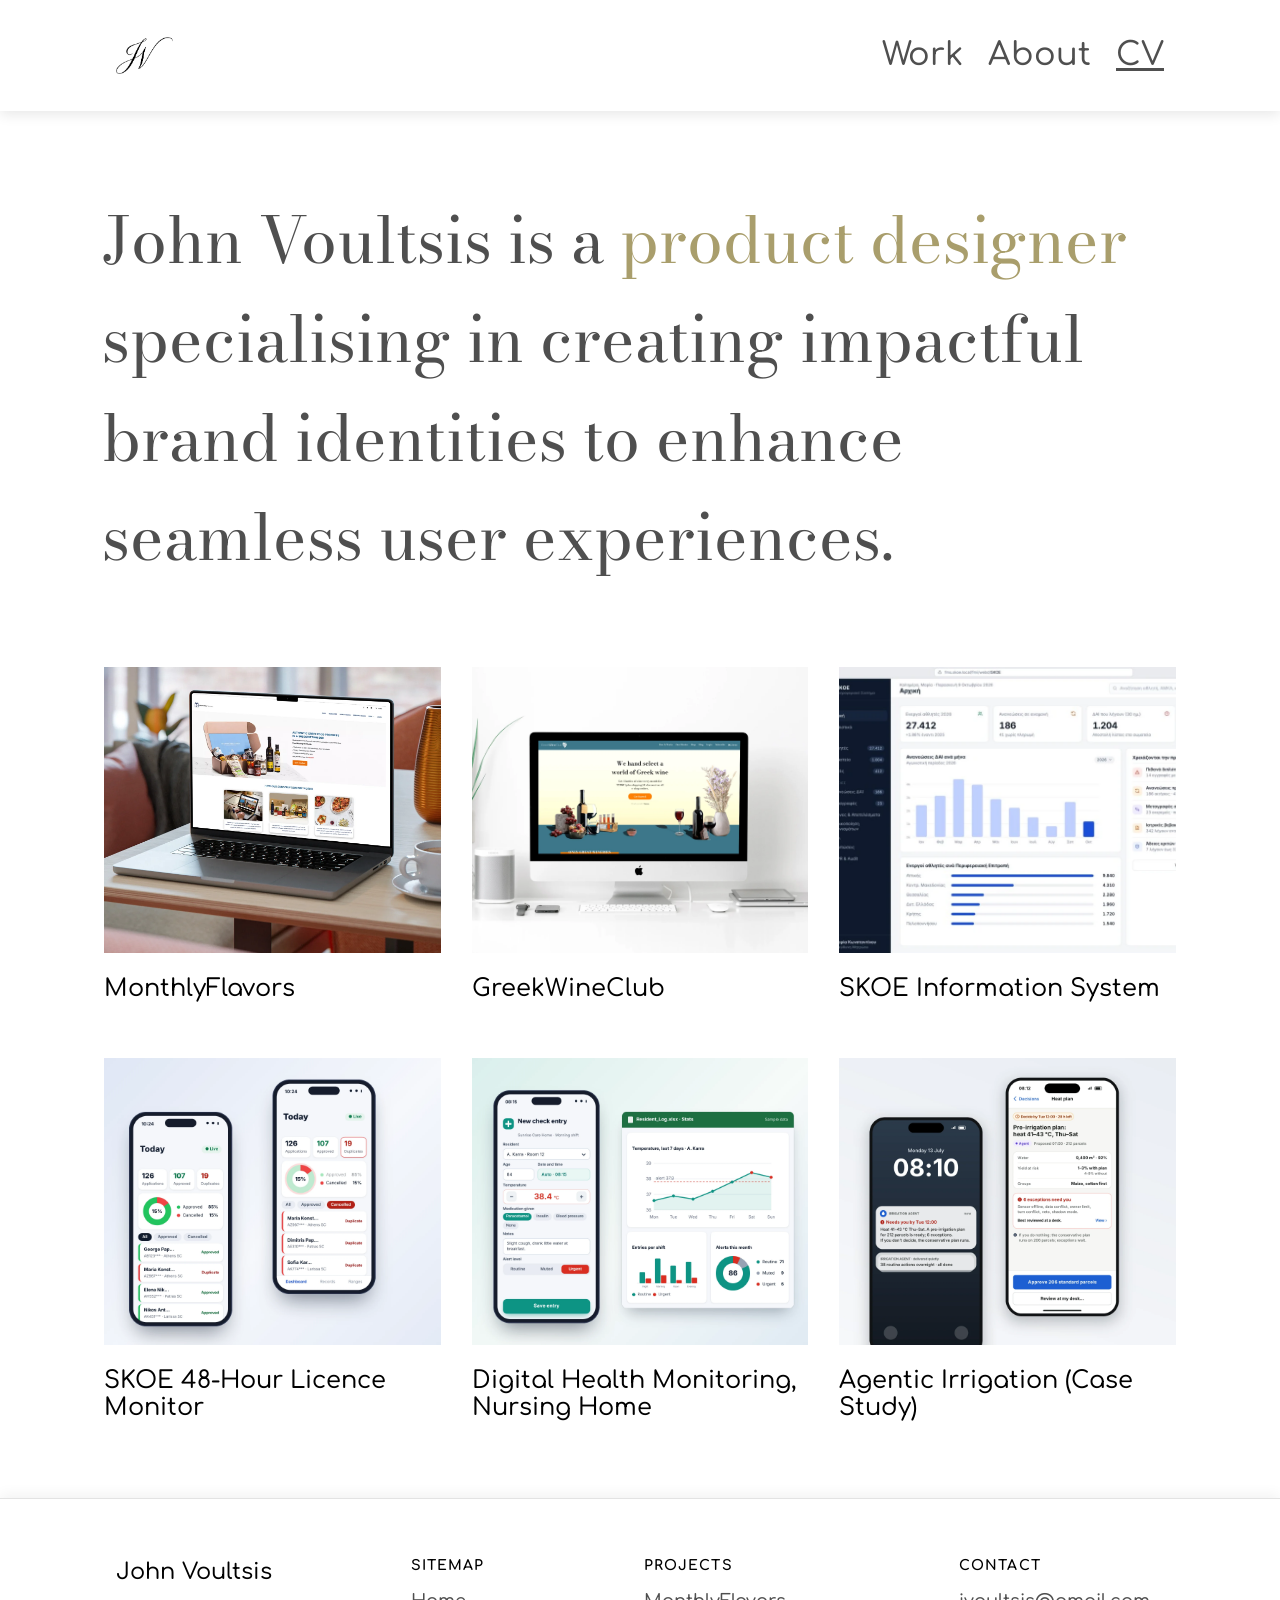
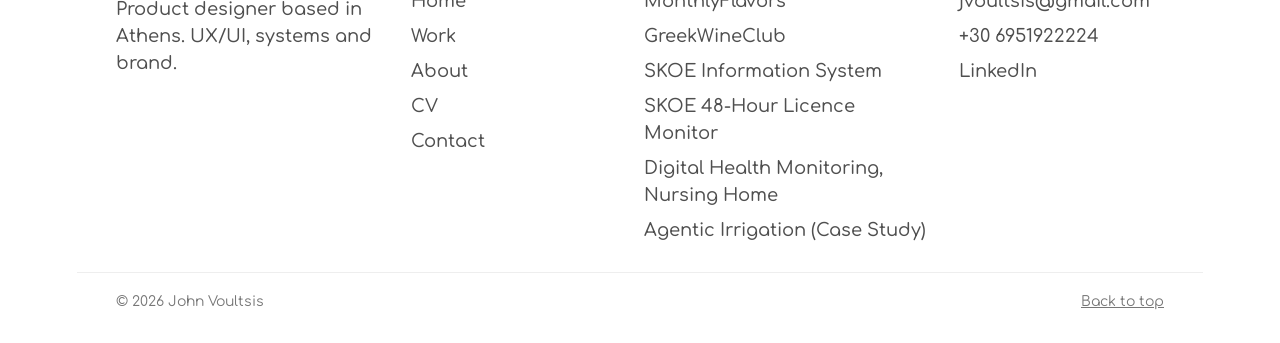
==== commit ce625817: "Home: remove Marketing Assets card Co-Authored-By: Claude Sonnet 5.5 <noreply@anthropic.com> Claude-" ====
--- a/index.html
+++ b/index.html
@@ -57,10 +57,6 @@
       <div class="card__img"><img src="images/irrigation/card.webp" alt="Two phones: an irrigation agent alert on the lock screen and the heat plan decision screen" width="1880" height="1600" loading="lazy" decoding="async"></div>
       <h2 class="card__title">Agentic Irrigation (Case Study)</h2>
     </a>
-    <div class="card card--mk">
-      <div class="card__img"><img src="images/home/marketing.webp" alt="Marketing roadmap diagram" width="2200" height="1355" loading="lazy" decoding="async"></div>
-      <h2 class="card__title">Marketing Assets</h2>
-    </div>
   </section>
 
 
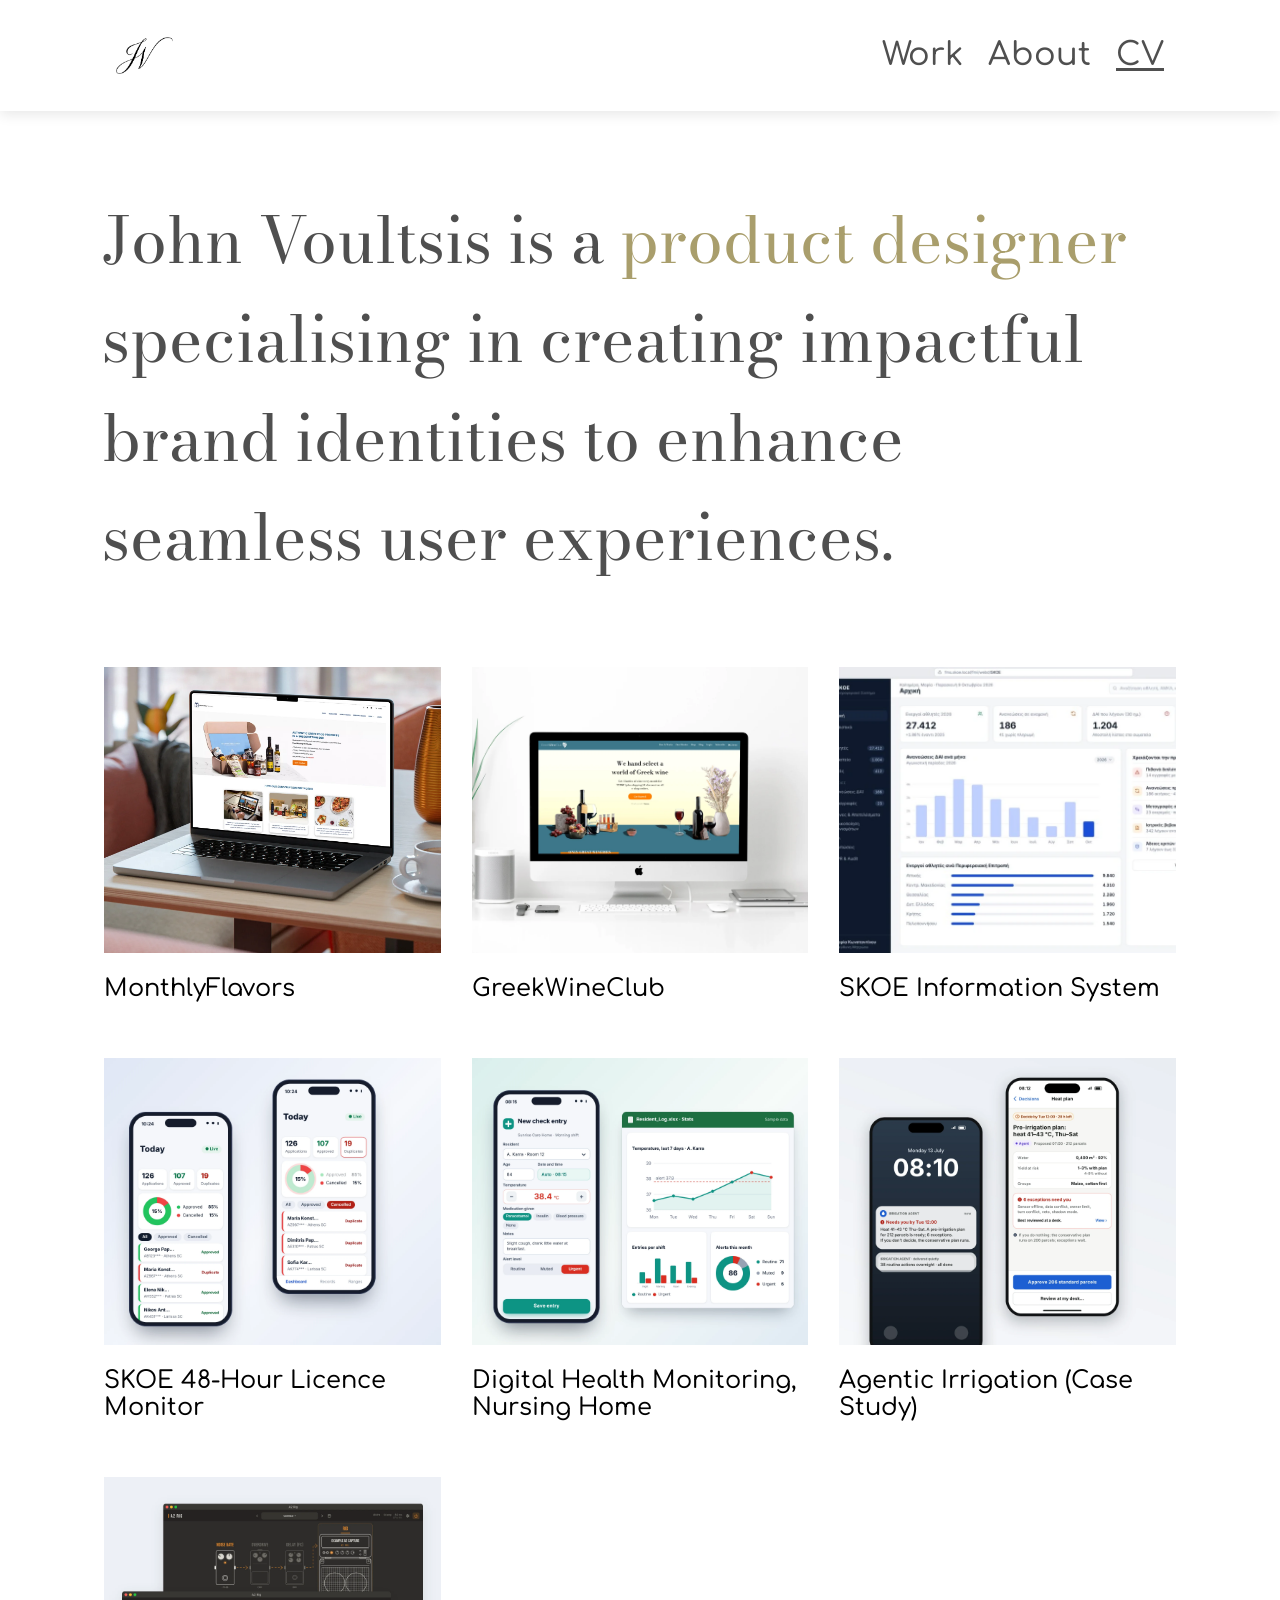
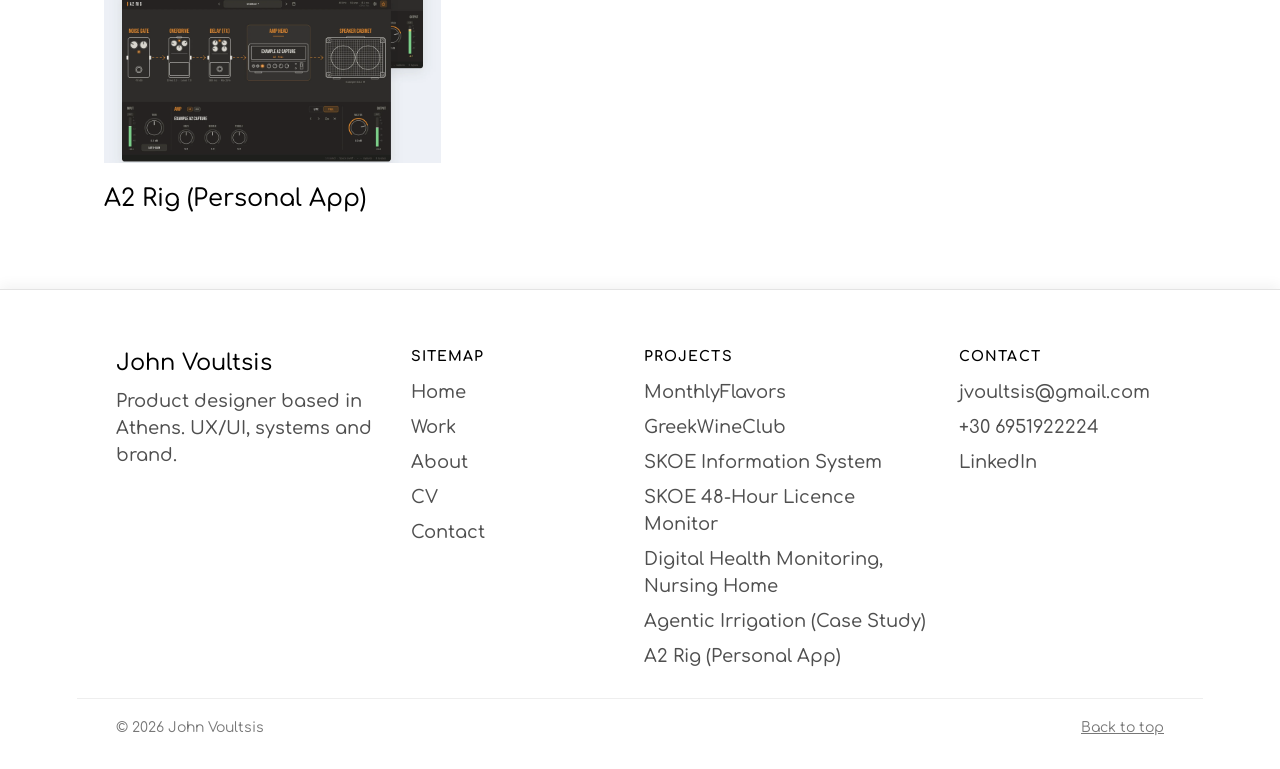
==== commit 8500eb95: "Add A2 Rig (Personal App) case study A guitar amp app designed for my own use: the signal chain is t" ====
--- a/index.html
+++ b/index.html
@@ -4,11 +4,17 @@
 <meta charset="utf-8">
 <meta name="viewport" content="width=device-width, initial-scale=1">
 <title>John Voultsis — Product designer</title>
-<meta name="description" content="John Voultsis is a product designer specialising in creating impactful brand identities to enhance seamless user experiences.">
+<meta name="description" content="Product designer in Athens. UX/UI for complex operational systems and agentic AI: a national federation's athlete registry, a nursing home monitoring workflow, and an AI irrigation agent.">
 <meta name="theme-color" content="#ffffff">
 <meta property="og:type" content="website">
 <meta property="og:title" content="John Voultsis — Product designer">
-<meta property="og:description" content="John Voultsis is a product designer specialising in creating impactful brand identities to enhance seamless user experiences.">
+<meta property="og:description" content="Product designer in Athens. UX/UI for complex operational systems and agentic AI: a national federation's athlete registry, a nursing home monitoring workflow, and an AI irrigation agent.">
+<meta property="og:url" content="https://johnvoultsis.github.io/portfolio/">
+<meta property="og:site_name" content="John Voultsis">
+<meta property="og:image" content="https://johnvoultsis.github.io/portfolio/images/og/default.jpg">
+<meta property="og:image:width" content="1200">
+<meta property="og:image:height" content="630">
+<meta name="twitter:card" content="summary_large_image">
 <link rel="preload" href="fonts/comfortaa-latin-500-normal.woff2" as="font" type="font/woff2" crossorigin>
 <link rel="stylesheet" href="css/style.css">
 <link rel="icon" href="data:,">
@@ -22,7 +28,7 @@
     <nav id="site-nav" aria-label="Main">
       <a href="index.html#work" data-nav="work">Work</a>
       <a href="about.html" data-nav="about">About</a>
-      <a class="cv" href="https://drive.google.com/file/d/1MM0l9hLUBvN3Q7qcpMxpnKp944dnp6qo/view?usp=sharing" target="_blank" rel="noopener">CV</a>
+      <a class="cv" href="https://drive.google.com/file/d/1XTFdHeBiE6ABi1L90TjCSVqlWoXJlrY3/view?usp=sharing" target="_blank" rel="noopener">CV</a>
     </nav>
   </div>
 </header>
@@ -57,6 +63,10 @@
       <div class="card__img"><img src="images/irrigation/card.webp" alt="Two phones: an irrigation agent alert on the lock screen and the heat plan decision screen" width="1880" height="1600" loading="lazy" decoding="async"></div>
       <h2 class="card__title">Agentic Irrigation (Case Study)</h2>
     </a>
+    <a class="card card--sk2" href="a2-rig.html">
+      <div class="card__img"><img src="images/a2rig/card.webp" alt="Two A2 Rig windows: a guitar signal chain drawn as line-art pedals, amp head and cabinet" width="1880" height="1600" loading="lazy" decoding="async"></div>
+      <h2 class="card__title">A2 Rig (Personal App)</h2>
+    </a>
   </section>
 
 
@@ -73,7 +83,7 @@
         <li><a href="index.html">Home</a></li>
         <li><a href="index.html#work">Work</a></li>
         <li><a href="about.html">About</a></li>
-        <li><a href="https://drive.google.com/file/d/1MM0l9hLUBvN3Q7qcpMxpnKp944dnp6qo/view?usp=sharing" target="_blank" rel="noopener">CV</a></li>
+        <li><a href="https://drive.google.com/file/d/1XTFdHeBiE6ABi1L90TjCSVqlWoXJlrY3/view?usp=sharing" target="_blank" rel="noopener">CV</a></li>
         <li><a href="index.html#contact">Contact</a></li>
       </ul>
     </nav>
@@ -86,6 +96,7 @@
         <li><a href="skoe-monitor.html">SKOE 48-Hour Licence Monitor</a></li>
         <li><a href="nursing-home.html">Digital Health Monitoring, Nursing Home</a></li>
         <li><a href="agentic-irrigation.html">Agentic Irrigation (Case Study)</a></li>
+        <li><a href="a2-rig.html">A2 Rig (Personal App)</a></li>
       </ul>
     </nav>
     <div id="contact">
--- a/css/style.css
+++ b/css/style.css
@@ -670,6 +670,26 @@
   .ir-loop{margin-inline:14px}
 }
 
+/* 9h. A2 Rig (personal app) ---------------------------------------------- */
+/* Bebas Neue (OFL, fonts/OFL-bebas-neue.txt), Latin subset, the app's label face */
+@font-face{font-family:"Bebas Neue";font-style:normal;font-weight:400;font-display:swap;src:url("../fonts/bebas-neue-latin-subset.woff2") format("woff2")}
+.a2-tag{display:inline-block;margin-top:14px;padding:3px 12px;border-radius:99px;background:#fdf0e3;color:#9a4f0c;font-weight:700;font-size:calc(var(--fs-body)*.8)}
+.a2-chains{display:grid;gap:22px;padding:12px 24px 0}
+.a2-chains figure{margin:0}
+.a2-chains img{display:block;width:100%;height:auto;border-radius:14px}
+.a2-chains figcaption{margin-top:8px;font-size:calc(var(--fs-body)*.88);line-height:1.5;color:#4f4f4f}
+.a2-chains figcaption b{color:#000}
+.a2-type__panel{padding:22px 24px;border-radius:14px;background:#2d2c2a;color:#efede8}
+.a2-type__panel p+p{margin-top:10px}
+.a2-type .a2-type__display{font-family:"Bebas Neue",Impact,sans-serif;font-size:clamp(26px,3vw,34px);line-height:1.05;letter-spacing:.04em;color:#e8892b}
+.a2-type .a2-type__label{font-family:"Bebas Neue",Impact,sans-serif;font-size:19px;letter-spacing:.08em;color:#9d998f}
+.a2-type .a2-type__body{font-family:-apple-system,system-ui,"Segoe UI",Roboto,Arial,sans-serif;font-size:14px;font-variant-numeric:tabular-nums}
+.a2-keys kbd{display:inline-block;min-width:26px;padding:1px 7px;border-radius:6px;border:1px solid #c9c9c9;border-bottom-width:2px;background:#fff;font-family:inherit;font-size:.9em;font-weight:700;text-align:center;line-height:1.5}
+.a2-keys tbody td:nth-child(2){color:inherit}
+@media (max-width:560px){
+  .a2-chains{padding-inline:14px}
+}
+
 /* 12. Footer / sitemap ---------------------------------------------------- */
 .site-footer{margin-top:clamp(48px,6vw,96px);background:#fff;border-top:1px solid #e3e3e3;box-shadow:0 -4px 12.35px rgba(0,0,0,.05);color:var(--muted)}
 .site-footer__inner{max-width:var(--maxw);margin-inline:auto;padding:clamp(32px,4.5vw,56px) clamp(16px,3.8vw,39px) 28px;
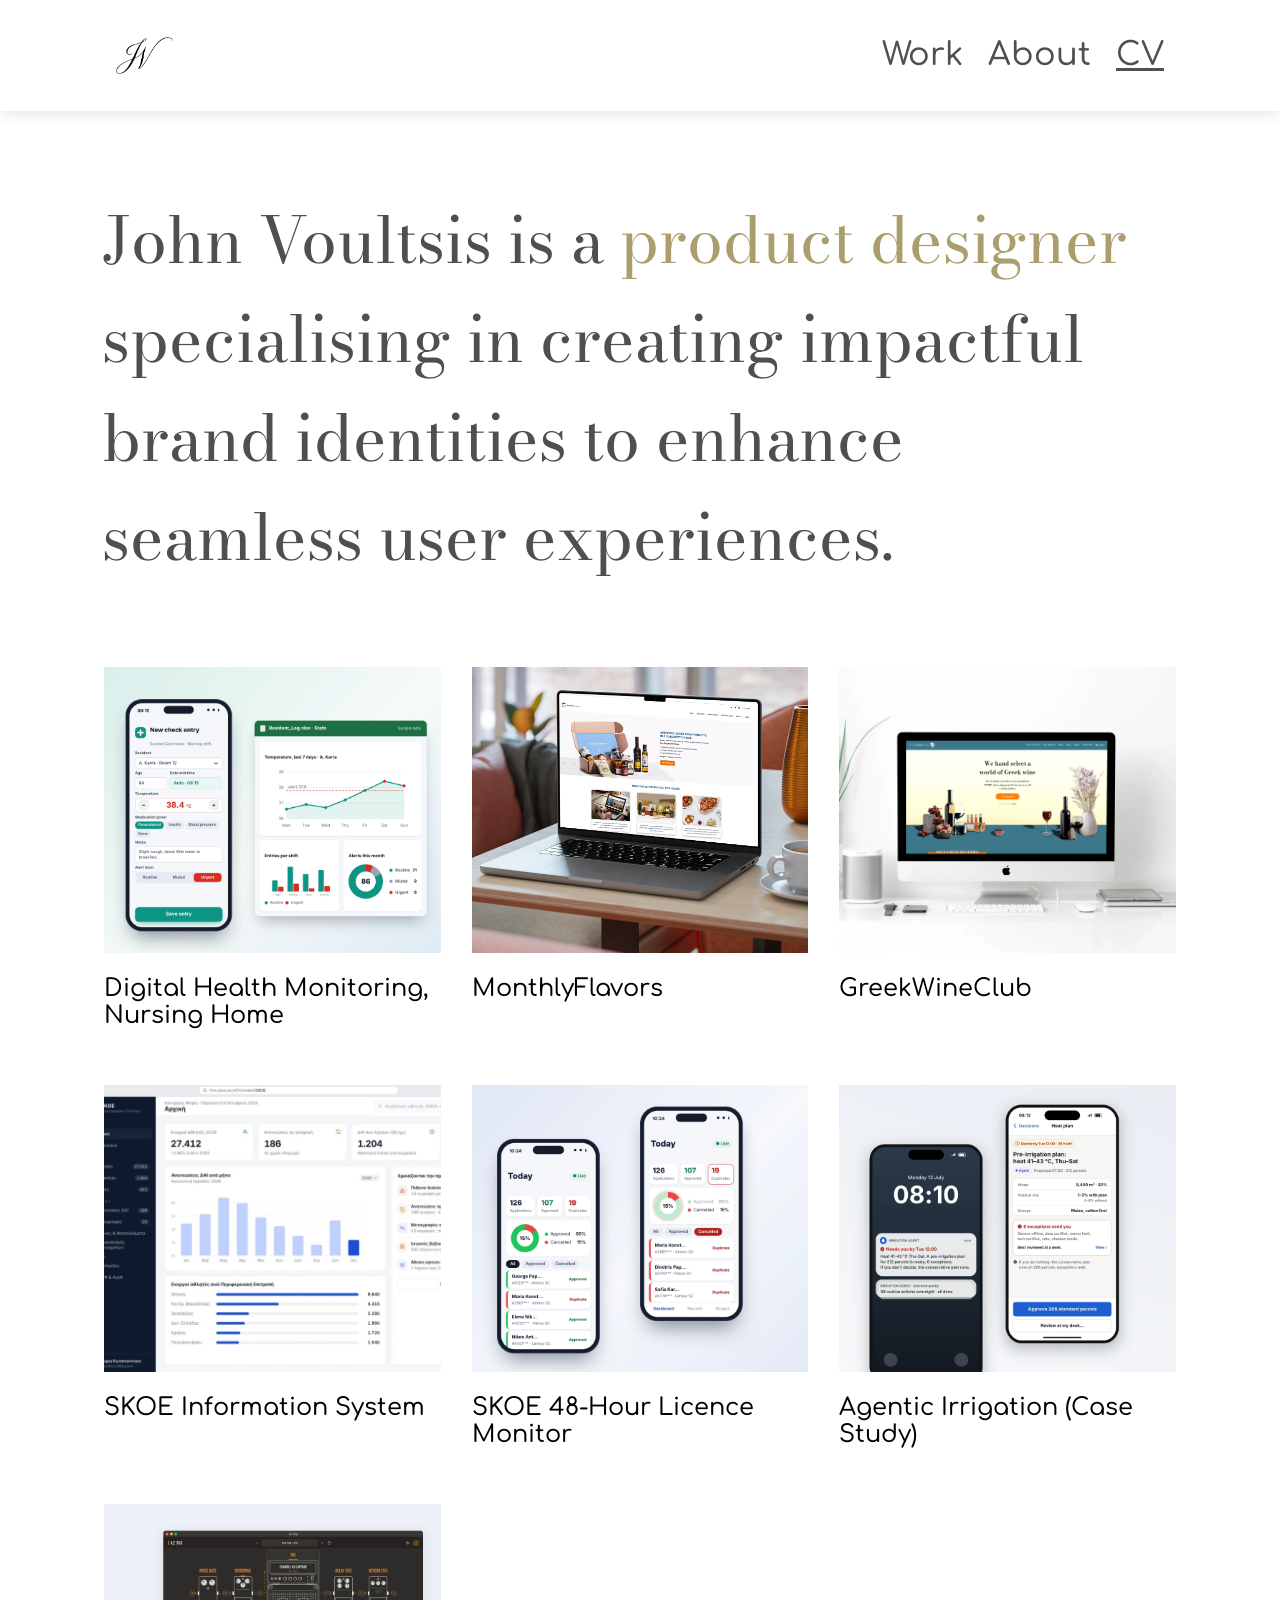
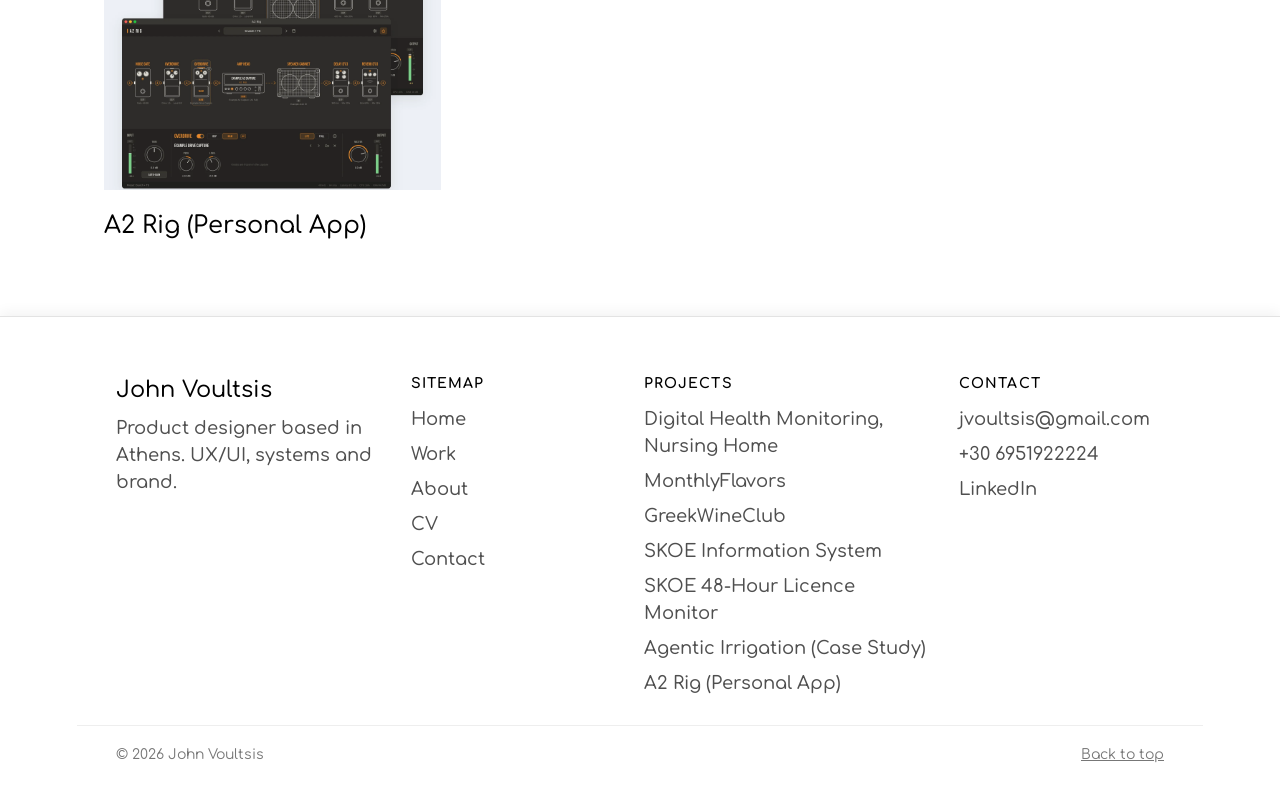
==== commit 8903433e: "Home: lead with the nursing home project, before MonthlyFlavors Co-Authored-By: Claude Opus 5.5 <nor" ====
--- a/index.html
+++ b/index.html
@@ -39,8 +39,13 @@
   </section>
 
   <section id="work" class="work" aria-label="Selected work">
+    <a class="card card--sk2" href="nursing-home.html">
+      <div class="card__img"><img src="images/skoe/nursing-card.webp" alt="Mockups of the nursing home monitoring system: check form on a phone and statistics charts" width="1880" height="1600"></div>
+      <h2 class="card__title">Digital Health Monitoring, Nursing Home</h2>
+    </a>
+
     <a class="card card--mf" href="monthlyflavors.html">
-      <div class="card__img"><img src="images/home/macbook.webp" alt="MonthlyFlavors website shown on a laptop" width="2200" height="1467"></div>
+      <div class="card__img"><img src="images/home/macbook.webp" alt="MonthlyFlavors website shown on a laptop" width="2200" height="1467" loading="lazy" decoding="async"></div>
       <h2 class="card__title">MonthlyFlavors</h2>
     </a>
     <a class="card card--gwc" href="greekwineclub.html">
@@ -54,10 +59,6 @@
     <a class="card card--sk2" href="skoe-monitor.html">
       <div class="card__img"><img src="images/skoe/monitor-card.webp" alt="Mockups of the 48-hour licence monitor: web form, dashboard and Slack alert" width="1880" height="1600" loading="lazy" decoding="async"></div>
       <h2 class="card__title">SKOE 48-Hour Licence Monitor</h2>
-    </a>
-    <a class="card card--sk2" href="nursing-home.html">
-      <div class="card__img"><img src="images/skoe/nursing-card.webp" alt="Mockups of the nursing home monitoring system: check form on a phone and statistics charts" width="1880" height="1600" loading="lazy" decoding="async"></div>
-      <h2 class="card__title">Digital Health Monitoring, Nursing Home</h2>
     </a>
     <a class="card card--sk2" href="agentic-irrigation.html">
       <div class="card__img"><img src="images/irrigation/card.webp" alt="Two phones: an irrigation agent alert on the lock screen and the heat plan decision screen" width="1880" height="1600" loading="lazy" decoding="async"></div>
@@ -90,11 +91,11 @@
     <nav aria-label="Sitemap: projects">
       <h2>Projects</h2>
       <ul>
+        <li><a href="nursing-home.html">Digital Health Monitoring, Nursing Home</a></li>
         <li><a href="monthlyflavors.html">MonthlyFlavors</a></li>
         <li><a href="greekwineclub.html">GreekWineClub</a></li>
         <li><a href="skoe.html">SKOE Information System</a></li>
         <li><a href="skoe-monitor.html">SKOE 48-Hour Licence Monitor</a></li>
-        <li><a href="nursing-home.html">Digital Health Monitoring, Nursing Home</a></li>
         <li><a href="agentic-irrigation.html">Agentic Irrigation (Case Study)</a></li>
         <li><a href="a2-rig.html">A2 Rig (Personal App)</a></li>
       </ul>
--- a/css/style.css
+++ b/css/style.css
@@ -684,10 +684,17 @@
 .a2-type .a2-type__display{font-family:"Bebas Neue",Impact,sans-serif;font-size:clamp(26px,3vw,34px);line-height:1.05;letter-spacing:.04em;color:#e8892b}
 .a2-type .a2-type__label{font-family:"Bebas Neue",Impact,sans-serif;font-size:19px;letter-spacing:.08em;color:#9d998f}
 .a2-type .a2-type__body{font-family:-apple-system,system-ui,"Segoe UI",Roboto,Arial,sans-serif;font-size:14px;font-variant-numeric:tabular-nums}
+.a2-pair{display:grid;grid-template-columns:1fr 1.3fr;gap:22px;padding:12px 24px 0;align-items:start}
+.a2-pair figure{margin:0}
+.a2-pair img{display:block;width:100%;height:auto;border-radius:14px}
+.a2-pair figcaption{margin-top:8px;font-size:calc(var(--fs-body)*.88);line-height:1.5;color:#4f4f4f}
+.a2-pair figcaption b{color:#000}
+.a2-shot-gap{margin-top:18px}
 .a2-keys kbd{display:inline-block;min-width:26px;padding:1px 7px;border-radius:6px;border:1px solid #c9c9c9;border-bottom-width:2px;background:#fff;font-family:inherit;font-size:.9em;font-weight:700;text-align:center;line-height:1.5}
 .a2-keys tbody td:nth-child(2){color:inherit}
 @media (max-width:560px){
-  .a2-chains{padding-inline:14px}
+  .a2-chains,.a2-pair{padding-inline:14px}
+  .a2-pair{grid-template-columns:1fr}
 }
 
 /* 12. Footer / sitemap ---------------------------------------------------- */
@@ -707,3 +714,12 @@
 @media (max-width:560px){.site-footer__inner{grid-template-columns:1fr;gap:26px}}
 @media (max-width:640px){html{scroll-padding-top:110px}}
 @media print{.site-header{position:static}.site-footer{box-shadow:none}}
+
+/* 9h-2. A2 Rig v2 ------------------------------------------------------------ */
+.a2-v2-label{margin:0 auto -6px;padding:0 var(--pad-text);text-align:center;font-weight:700;font-size:calc(var(--fs-body)*.8);letter-spacing:.08em;text-transform:uppercase;color:#9a4f0c}
+figure.a2-chains{margin:0}
+.a2-bars{list-style:none;margin:0;padding:12px 24px 0;display:grid;gap:8px}
+.a2-bars li{display:grid;grid-template-columns:minmax(120px,190px) 1fr 92px;align-items:center;gap:14px;font-size:calc(var(--fs-body)*.88)}
+.a2-bars__bar{display:block;height:14px;border-radius:7px;background:#e8892b;width:calc(var(--v) / 6.8 * 100%);min-width:4px}
+.a2-bars__val{font-variant-numeric:tabular-nums;color:#4f4f4f;text-align:right}
+@media (max-width:640px){.a2-bars{padding-inline:14px}.a2-bars li{grid-template-columns:96px 1fr 76px;gap:8px}}
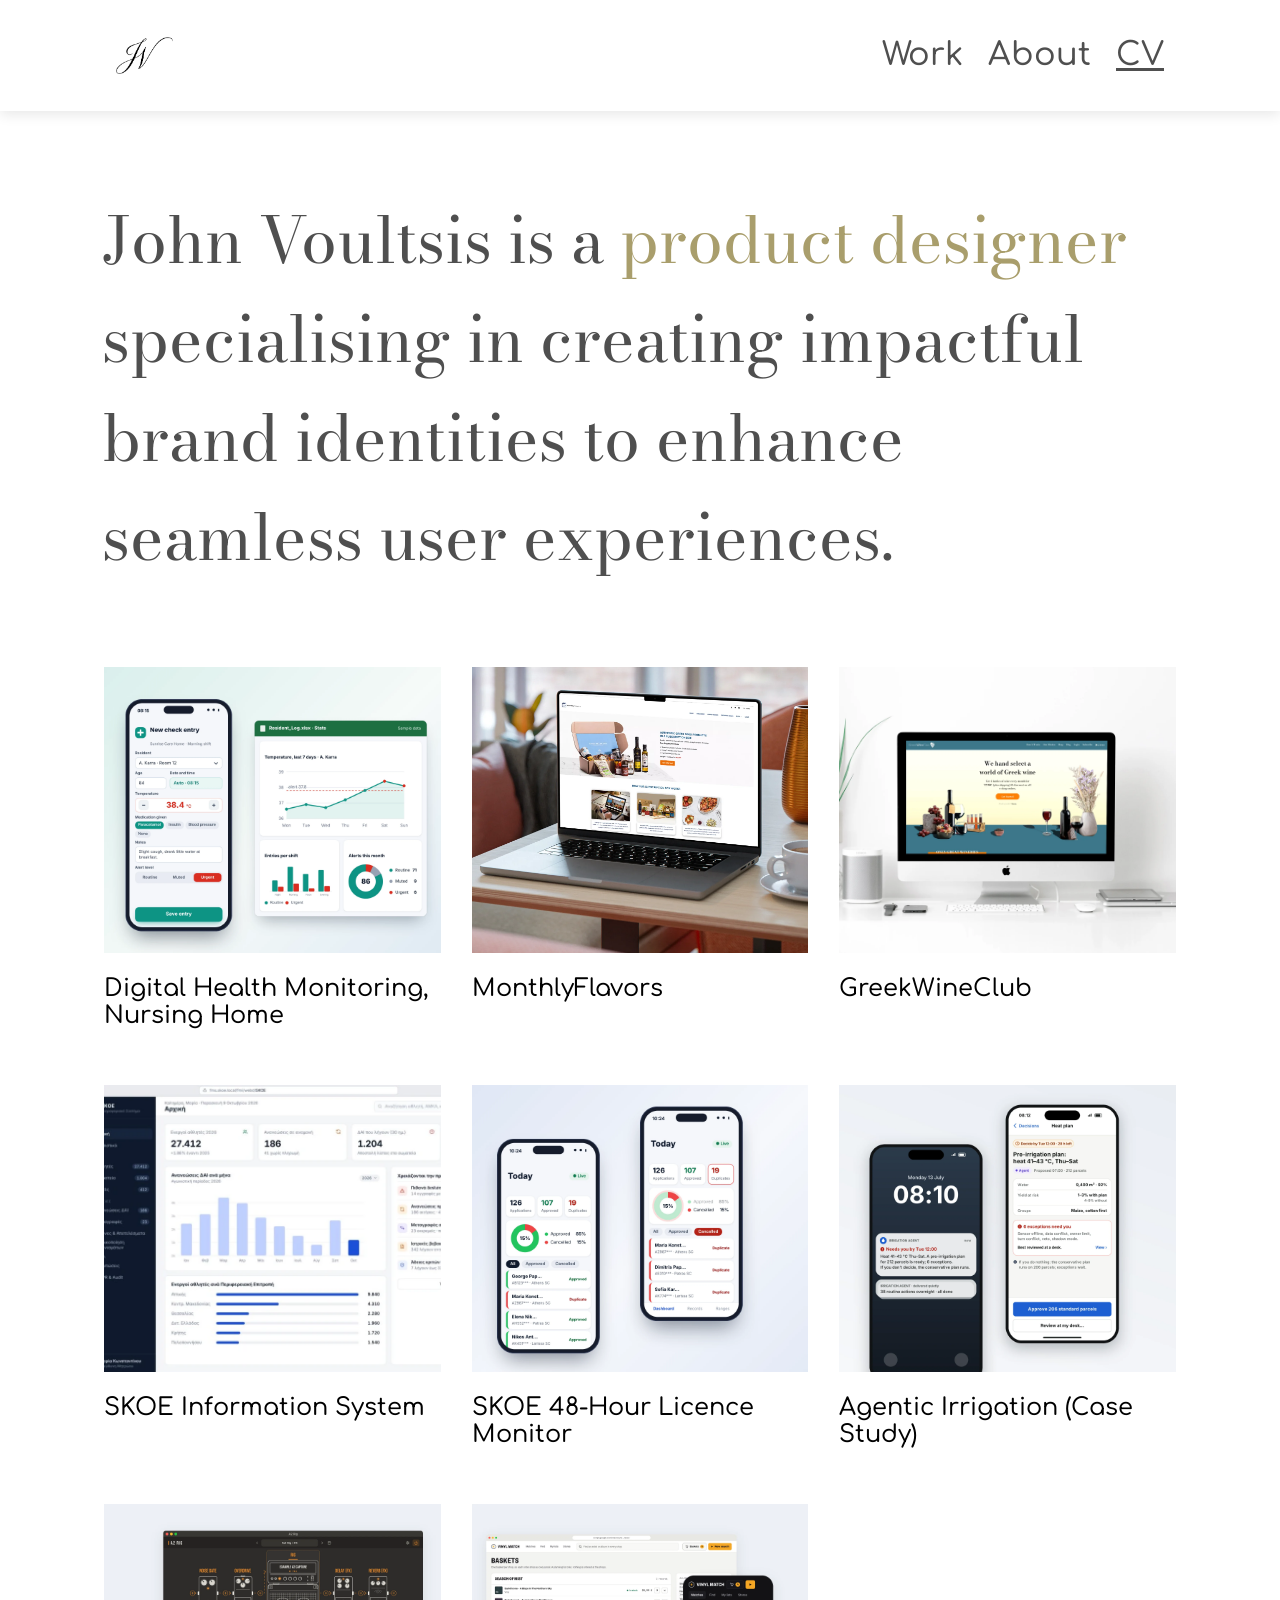
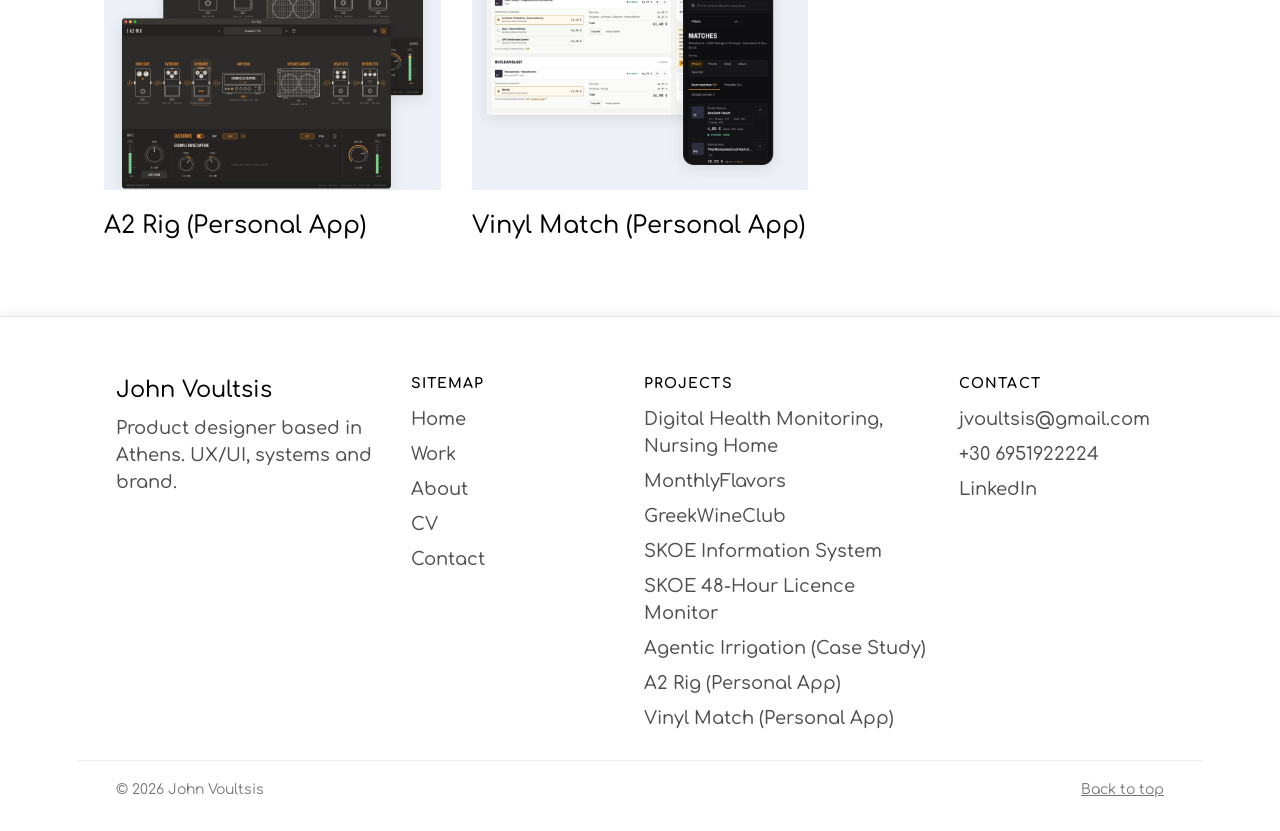
==== commit 864d1547: "Add Vinyl Match case study: personal tool from Google Sheet to web app New page vinyl-match.html wit" ====
--- a/index.html
+++ b/index.html
@@ -68,6 +68,10 @@
       <div class="card__img"><img src="images/a2rig/card.webp" alt="Two A2 Rig windows: a guitar signal chain drawn as line-art pedals, amp head and cabinet" width="1880" height="1600" loading="lazy" decoding="async"></div>
       <h2 class="card__title">A2 Rig (Personal App)</h2>
     </a>
+    <a class="card card--sk2" href="vinyl-match.html">
+      <div class="card__img"><img src="images/vinylmatch/card.webp" alt="Vinyl Match on a laptop and a phone: baskets per record shop with shipping to Greece, and album matches with prices" width="1880" height="1600" loading="lazy" decoding="async"></div>
+      <h2 class="card__title">Vinyl Match (Personal App)</h2>
+    </a>
   </section>
 
 
@@ -98,6 +102,7 @@
         <li><a href="skoe-monitor.html">SKOE 48-Hour Licence Monitor</a></li>
         <li><a href="agentic-irrigation.html">Agentic Irrigation (Case Study)</a></li>
         <li><a href="a2-rig.html">A2 Rig (Personal App)</a></li>
+        <li><a href="vinyl-match.html">Vinyl Match (Personal App)</a></li>
       </ul>
     </nav>
     <div id="contact">
